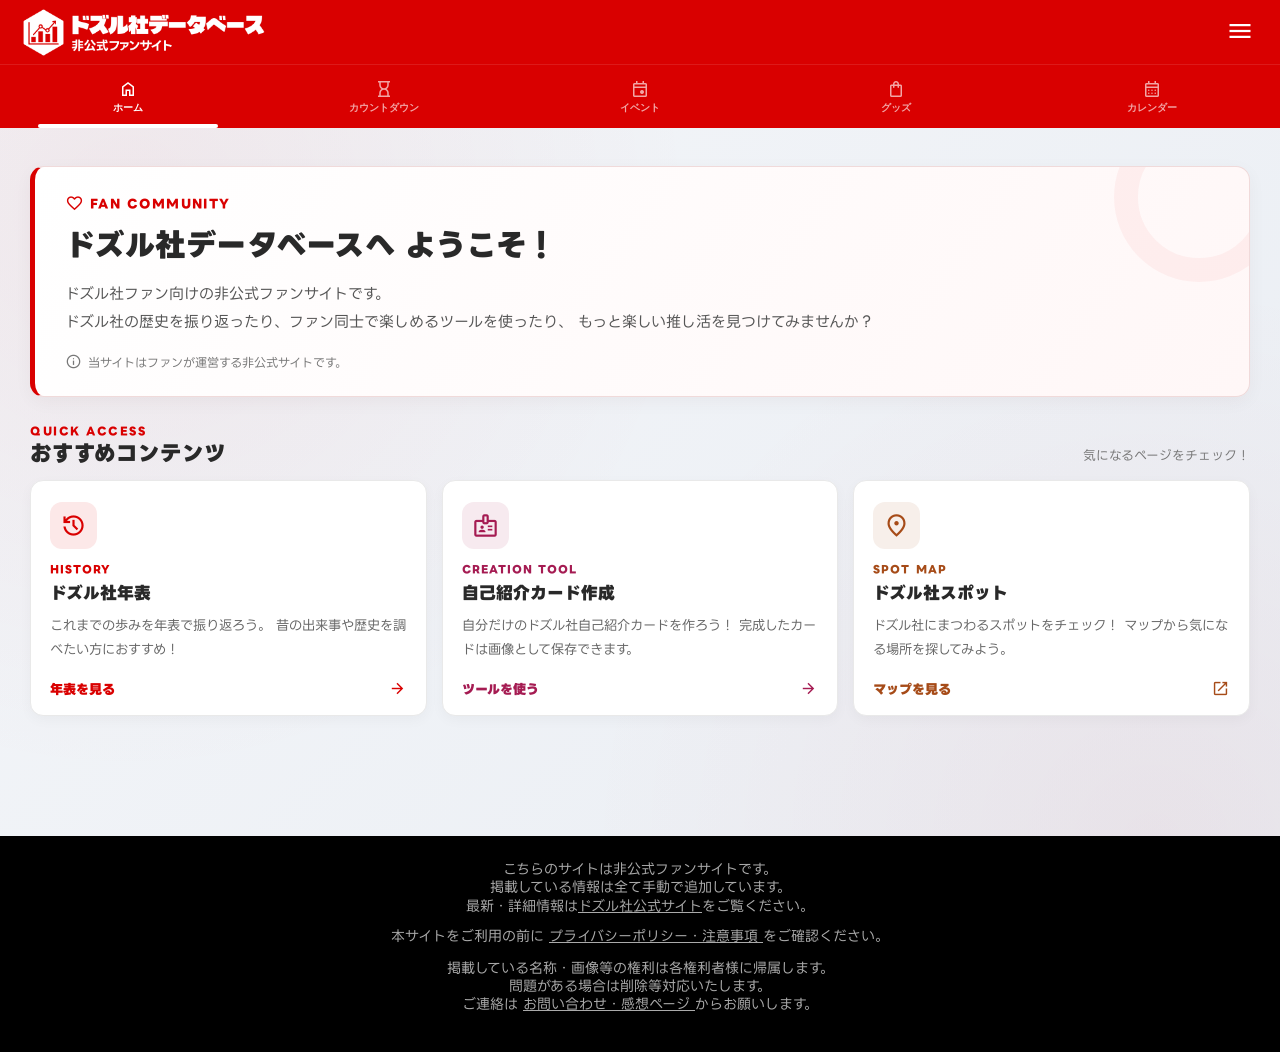
==== index.html @ 6f535edb "update" ====
<!DOCTYPE html>
<html lang="ja">
<head>
<meta charset="UTF-8">
<meta name="viewport" content="width=device-width, initial-scale=1.0">

<title>ドズル社データベース</title>
<meta name="description" content="ドズル社の最新ニュースやイベント・グッズ情報、結成前からの歴史を網羅した非公式ファンサイト。ランダム動画紹介や自己紹介カード作成ツールなど、ファンの推し活をもっと楽しく便利にするコンテンツも満載！">

<meta property="og:type" content="website">
<meta property="og:url" content="https://dzl-database.github.io/">
<meta property="og:title" content="ドズル社データベース">
<meta property="og:description" content="ドズル社の最新ニュースやイベント・グッズ情報、結成前からの歴史を網羅した非公式ファンサイト。ランダム動画紹介や自己紹介カード作成ツールなど、ファンの推し活をもっと楽しく便利にするコンテンツも満載！">
<meta property="og:image" content="https://dzl-database.github.io/site-ogp.png">
<meta property="og:image:alt" content="ドズル社データベース">
<meta property="og:site_name" content="ドズル社データベース">
<meta property="og:locale" content="ja_JP">

<meta name="twitter:card" content="summary_large_image">
<meta name="twitter:title" content="ドズル社データベース">
<meta name="twitter:description" content="ドズル社の最新ニュースやイベント・グッズ情報、結成前からの歴史を網羅した非公式ファンサイト。ランダム動画紹介や自己紹介カード作成ツールなど、ファンの推し活をもっと楽しく便利にするコンテンツも満載！">
<meta name="twitter:image" content="https://dzl-database.github.io/site-ogp.png">

<link rel="stylesheet" href="https://fonts.googleapis.com/css2?family=Material+Symbols+Outlined:opsz,wght,FILL,GRAD@20..48,100..700,0..1,-50..200" />

<link href="https://fonts.googleapis.com/css2?family=M+PLUS+Rounded+1c&display=swap" rel="stylesheet">
<link href="https://fonts.googleapis.com/css2?family=M+PLUS+1:wght@400;500;600;700&display=swap" rel="stylesheet">
<link href="https://fonts.googleapis.com/css2?family=LINE+Seed+JP:wght@400;500;600;700&display=swap" rel="stylesheet">

<link rel="icon" href="favicon.png" type="image/png">

<link rel="stylesheet" href="css/style.css">

</head>

<!-- Google tag (gtag.js) -->
<script async src="https://www.googletagmanager.com/gtag/js?id=G-QZZHTFQG09"></script>
<script>
  window.dataLayer = window.dataLayer || [];
  function gtag(){dataLayer.push(arguments);}
  gtag('js', new Date());

  gtag('config', 'G-QZZHTFQG09');
</script>
  
<body>

<header class="main-header">

  <!-- 上段 -->
  <div class="header-top">
    <div class="site-title" onclick="showSection('home')">
      <img src="title-logo-new.png" alt="サイトタイトル">
    </div>

    <!-- スマホ・パソコン両方ハンバーガー -->
    <button class="hamburger" onclick="openMenuModal()">
      <span id="menuIcon" class="material-symbols-outlined">menu</span>
    </button>
  </div>

</header>

<!-- ===== クイックメニュー ===== -->
<nav class="quick-menu">

  <button onclick="showSection('home')" data-section="home">
    <span class="material-symbols-outlined">home</span>
    <span>ホーム</span>
  </button>

  <button onclick="showSection('countdown')" data-section="countdown">
    <span class="material-symbols-outlined">hourglass</span>
    <span>カウントダウン</span>
  </button>

  <button onclick="showSection('event')" data-section="event">
    <span class="material-symbols-outlined">event</span>
    <span>イベント</span>
  </button>

  <button onclick="showSection('goods')" data-section="goods">
    <span class="material-symbols-outlined">shopping_bag</span>
    <span>グッズ</span>
  </button>

  <button onclick="showSection('calendar')" data-section="calendar">
    <span class="material-symbols-outlined">calendar_month</span>
    <span>カレンダー</span>
  </button>

</nav>

<!-- ===== メニューモーダル ===== -->
<div id="menuModal" class="menu-modal">

  <div class="menu-modal-box">

    <!-- 上部 -->
    <div class="menu-modal-header">

      <h2>メニュー</h2>

      <button class="menu-close" onclick="closeMenuModal()">
        <span class="material-symbols-outlined">close</span>
      </button>

    </div>

    <!-- メニュー -->
    <div class="menu-modal-body">

      <div class="menu-section-title">
        ドズル社データベース
      </div>

      <button onclick="closeMenuModal(); showSection('news')" data-section="news">
        <span class="material-symbols-outlined">article</span>
        <span>ニュース</span>
      </button>

      <button onclick="closeMenuModal(); switchAboutTab('aboutTab')">
        <span class="material-symbols-outlined">menu_book</span>
        <span>ドズル社</span>
      </button>

      <button onclick="closeMenuModal(); window.open('https://dzl-database.github.io/map/', '_blank')">
        <span class="material-symbols-outlined">location_on</span>
        <span>マップ</span>
        <span class="material-symbols-outlined">open_in_new</span>
      </button>

      <div class="menu-section-title">
        ファンコミュニティ
      </div>

      <button onclick="closeMenuModal(); switchToolPage('list')">
        <span class="material-symbols-outlined">apps</span>
        <span>ツール</span>
      </button>

      <button onclick="closeMenuModal(); showSection('free-store')">
        <span class="material-symbols-outlined">folder_open</span>
        <span>素材配布</span>
      </button>

      <div class="menu-section-title">
        サイト情報
      </div>

      <button onclick="closeMenuModal(); showSection('aboutSite')">
        <span class="material-symbols-outlined">info</span>
        <span>このサイトについて</span>
      </button>

      <button onclick="closeMenuModal(); showSection('guide')">
        <span class="material-symbols-outlined">help</span>
        <span>使い方</span>
      </button>

      <button onclick="closeMenuModal(); showSection('policy')">
        <span class="material-symbols-outlined">policy</span>
        <span>ポリシー・注意事項</span>
      </button>

      <button onclick="closeMenuModal(); showSection('contact')">
        <span class="material-symbols-outlined">mail</span>
        <span>お問い合わせ・感想</span>
      </button>

    </div>

  </div>

</div>
 
<div class="layout">

<!-- ===== メインエリア ===== -->
<main id="mainContent">
<div class="main-inner">

<div id="home" class="section active">

  <!-- ウェルカムエリア -->

  <section class="home-welcome">

    <div class="home-welcome-label">
      <span class="material-symbols-outlined">favorite</span>
      FAN COMMUNITY
    </div>

    <h1>
      ドズル社データベースへ<br class="welcome-mobile-break">
      ようこそ！
    </h1>

    <p class="home-welcome-description">
      ドズル社ファン向けの非公式ファンサイトです。<br>
      ドズル社の歴史を振り返ったり、ファン同士で楽しめるツールを使ったり、
      もっと楽しい推し活を見つけてみませんか？
    </p>

    <div class="home-welcome-note">
      <span class="material-symbols-outlined">info</span>
      <span>当サイトはファンが運営する非公式サイトです。</span>
    </div>

  </section>

  <!-- おすすめコンテンツ -->

  <section class="home-shortcuts">

    <div class="home-shortcuts-heading">
      <div>
        <span class="home-section-eyebrow">QUICK ACCESS</span>
        <h2>おすすめコンテンツ</h2>
      </div>
      <p>気になるページをチェック！</p>
    </div>

    <div class="home-shortcut-grid">

      <!-- ドズル社年表 -->
      <a
        href="#history"
        class="home-shortcut-card shortcut-history"
        aria-label="ドズル社年表を開く">

        <div class="shortcut-icon">
          <span class="material-symbols-outlined">history</span>
        </div>

        <div class="shortcut-content">
          <span class="shortcut-category">HISTORY</span>
          <h3>ドズル社年表</h3>
          <p>
            これまでの歩みを年表で振り返ろう。
            昔の出来事や歴史を調べたい方におすすめ！
          </p>
        </div>

        <div class="shortcut-link">
          <span>年表を見る</span>
          <span class="material-symbols-outlined">arrow_forward</span>
        </div>

      </a>

      <!-- 自己紹介カード作成ツール -->
      <a
        href="#tool"
        class="home-shortcut-card shortcut-community"
        aria-label="ドズル社自己紹介カード作成ツールを開く">

        <div class="shortcut-icon">
          <span class="material-symbols-outlined">badge</span>
        </div>

        <div class="shortcut-content">
          <span class="shortcut-category">CREATION TOOL</span>
          <h3>自己紹介カード作成</h3>
          <p>
            自分だけのドズル社自己紹介カードを作ろう！
            完成したカードは画像として保存できます。
          </p>
        </div>

        <div class="shortcut-link">
          <span>ツールを使う</span>
          <span class="material-symbols-outlined">arrow_forward</span>
        </div>

      </a>

      <!-- ドズル社スポット -->
      <a
        href="https://dzl-database.github.io/spot/"
        class="home-shortcut-card shortcut-spot"
        target="_blank"
        rel="noopener noreferrer"
        aria-label="ドズル社スポットを別タブで開く">

        <div class="shortcut-icon">
          <span class="material-symbols-outlined">location_on</span>
        </div>

        <div class="shortcut-content">
          <span class="shortcut-category">SPOT MAP</span>
          <h3>ドズル社スポット</h3>
          <p>
            ドズル社にまつわるスポットをチェック！
            マップから気になる場所を探してみよう。
          </p>
        </div>

        <div class="shortcut-link">
          <span>マップを見る</span>
          <span class="material-symbols-outlined">open_in_new</span>
        </div>

      </a>

    </div>

  </section>

  <!-- 既存のホーム画面コンテンツ -->

  <div id="newsBox"></div>

  <div id="todayBox"></div>

</div>


<div id="countdown" class="section countdown-page">

  <h2>
    カウントダウン
  </h2>

  <div class="countdown-description">
    <span class="material-symbols-outlined">info</span>
    <p>
      注目イベントの開催日や終了日までの残り時間をカウントダウン！
      たまにサイトを訪れて、残り日数をチェックしよう！
    </p>
  </div>

  <h3 class="countdown-section-title">
    注目イベント ピックアップ
  </h3>

  <div id="countdownList" class="countdown-list">

    <div class="countdown-loading">
      <span class="material-symbols-outlined">hourglass_top</span>
      <p>イベント情報を読み込み中...</p>
    </div>

  </div>

  <div id="countdownEmpty" class="countdown-empty" hidden>
    <span class="material-symbols-outlined">event_busy</span>
    <h3>現在、表示中のイベントはありません</h3>
    <p>イベント情報は随時更新されます。</p>
  </div>

  <!-- 開催間近のイベント・グッズ -->

  <section class="countdown-auto-section" id="upcomingAutoSection" hidden>

    <h3 class="countdown-section-title">
      開催間近のイベント・グッズ
    </h3>

    <div class="countdown-auto-grid">

      <div class="countdown-auto-item" id="upcomingEventItem" hidden>
        <h4 class="countdown-auto-heading">
          <span class="material-symbols-outlined">event</span>
          イベント
        </h4>
        <div id="upcomingEventCard"></div>
      </div>

      <div class="countdown-auto-item" id="upcomingGoodsItem" hidden>
        <h4 class="countdown-auto-heading">
          <span class="material-symbols-outlined">shopping_bag</span>
          グッズ
        </h4>
        <div id="upcomingGoodsCard"></div>
      </div>

    </div>

  </section>

  <!-- 終了間近のイベント・グッズ -->

  <section class="countdown-auto-section" id="endingAutoSection" hidden>

    <h3 class="countdown-section-title">
      終了間近のイベント・グッズ
    </h3>

    <div class="countdown-auto-grid">

      <div class="countdown-auto-item" id="endingEventItem" hidden>
        <h4 class="countdown-auto-heading">
          <span class="material-symbols-outlined">event</span>
          イベント
        </h4>
        <div id="endingEventCard"></div>
      </div>

      <div class="countdown-auto-item" id="endingGoodsItem" hidden>
        <h4 class="countdown-auto-heading">
          <span class="material-symbols-outlined">shopping_bag</span>
          グッズ
        </h4>
        <div id="endingGoodsCard"></div>
      </div>

    </div>

  </section>


</div>

<div id="event" class="section">

  <h2>イベント一覧</h2>

  <!-- ジャンプボタン -->
  <div class="jump-buttons">

    <button onclick="scrollToGroup('eventNowTitle')">

      <span class="material-symbols-outlined">
        event_available
      </span>

      開催中

    </button>

    <button onclick="scrollToGroup('eventFutureTitle')">

      <span class="material-symbols-outlined">
        calendar_clock
      </span>

      開催予定

    </button>

    <button onclick="scrollToGroup('eventPastTitle')">

      <span class="material-symbols-outlined">
        event_busy
      </span>

      開催終了

    </button>

  </div>

  <!-- 開催中 -->
  <h3 id="eventNowTitle" class="event-group-title">

    <span class="material-symbols-outlined">
      event_available
    </span>

    開催中

  </h3>

  <div id="eventNowList" class="event-list">
    <div class="no-event-message">
      データを読み込み中...
    </div>
  </div>

  <!-- 開催予定 -->
  <h3 id="eventFutureTitle" class="event-group-title">

    <span class="material-symbols-outlined">
      calendar_clock
    </span>

    開催予定

  </h3>

  <div id="eventFutureList" class="event-list">
    <div class="no-event-message">
      データを読み込み中...
    </div>
  </div>

  <!-- 開催終了 -->
  <h3 id="eventPastTitle" class="event-group-title">

    <span class="material-symbols-outlined">
      event_busy
    </span>

    開催終了

  </h3>

  <div id="eventPastList" class="event-list">
    <div class="no-event-message">
      データを読み込み中...
    </div>
  </div>

</div>

<div id="eventDetail" class="section">

  <div id="eventDetailContent">

    <div class="no-event-message">
      イベント情報を読み込み中...
    </div>

  </div>

</div>

<div id="goods" class="section">

  <h2>グッズ一覧</h2>

  <!-- ジャンプボタン -->
  <div class="jump-buttons">

    <button onclick="scrollToGroup('goodsNowTitle')">

      <span class="material-symbols-outlined">
        event_available
      </span>

      販売中

    </button>

    <button onclick="scrollToGroup('goodsFutureTitle')">

      <span class="material-symbols-outlined">
        calendar_clock
      </span>

      販売予定

    </button>

    <button onclick="scrollToGroup('goodsPastTitle')">

      <span class="material-symbols-outlined">
        event_busy
      </span>

      販売終了

    </button>

  </div>

  <!-- 販売中 -->
  <h3 id="goodsNowTitle" class="event-group-title">

    <span class="material-symbols-outlined">
      event_available
    </span>

    販売中

  </h3>

  <div id="goodsNowList" class="event-list">
    <div class="no-event-message">
      データを読み込み中...
    </div>
  </div>

  <!-- 販売予定 -->
  <h3 id="goodsFutureTitle" class="event-group-title">

    <span class="material-symbols-outlined">
      calendar_clock
    </span>

    販売予定

  </h3>

  <div id="goodsFutureList" class="event-list">
    <div class="no-event-message">
      データを読み込み中...
    </div>
  </div>

  <!-- 販売終了 -->
  <h3 id="goodsPastTitle" class="event-group-title">

    <span class="material-symbols-outlined">
      event_busy
    </span>

    販売終了

  </h3>

  <div id="goodsPastList" class="event-list">
    <div class="no-event-message">
      データを読み込み中...
    </div>
  </div>

</div>

<div id="goodsDetail" class="section">

  <div id="goodsDetailContent">

    <div class="no-event-message">
      グッズ情報を読み込み中...
    </div>

  </div>

</div>

<div id="calendar" class="section">
<h2>情報カレンダー</h2>
<div id="calendarList">

  <div class="no-event-message">
    現在準備中です。
  </div>

</div>
</div>

<div id="news" class="section">
  <h2>ニュースアーカイブ</h2>

  <div id="newsPageList"></div>
</div>
  
<div id="about" class="section">
  <h2>ドズル社情報</h2>

  <!-- タブボタン -->
  <div class="about-tabs">
    <button class="tab-btn tab-about active"
      data-tab="aboutTab"
      onclick="switchAboutTab('aboutTab')">
      About
    </button>

    <button class="tab-btn tab-portal"
      data-tab="portalTab"
      onclick="switchAboutTab('portalTab')">
      Portal
    </button>

    <button class="tab-btn tab-visual"
      data-tab="visualTab"
      onclick="switchAboutTab('visualTab')">
      Visual
    </button>

    <button class="tab-btn tab-channel"
      data-tab="channelTab"
      onclick="switchAboutTab('channelTab')">
      Channel
    </button>

    <button class="tab-btn tab-history"
      data-tab="historyTab"
      onclick="switchAboutTab('historyTab')">
      History
    </button>
  </div>

  <!-- 中身 -->
  <div class="about-content">

    <!-- About -->
    <div id="aboutTab" class="tab-content active">
      <p>Aboutページは作成中です！</p>
    </div>

    <!-- Portal -->
    <div id="portalTab" class="tab-content">
      <p>Portalページは作成中です！</p>
    </div>

    <!-- Visual -->
    <div id="visualTab" class="tab-content">
      <p>Visualページは作成中です！</p>
    </div>

    <!-- Channel -->
    <div id="channelTab" class="tab-content">

      <!-- 注意書き -->
      <div class="channel-note">
        ※YouTube APIを使用し、公開されている数値を自動取得しています。<br>
        ※数値は1日1回更新されます。
      </div>

      <!-- タイトル -->
      <div class="channel-title">
        <span class="material-symbols-outlined">smart_display</span>
        ドズル社チャンネル
      </div>

      <!-- データ -->
      <div class="youtube-stats">

        <div class="stat-item">
          <span class="material-symbols-outlined stat-icon">group</span>
          <div class="stat-text">
            <span class="stat-value" id="subCount">-</span>
            <span class="stat-unit">人</span>
            <div class="stat-label">登録者数</div>
          </div>
        </div>

        <div class="stat-item">
          <span class="material-symbols-outlined stat-icon">movie</span>
          <div class="stat-text">
            <span class="stat-value" id="videoCount">-</span>
            <span class="stat-unit">本</span>
            <div class="stat-label">動画本数</div>
          </div>
        </div>

        <div class="stat-item">
          <span class="material-symbols-outlined stat-icon">bar_chart</span>
          <div class="stat-text">
            <span class="stat-value" id="viewCount">-</span>
            <span class="stat-unit">回</span>
            <div class="stat-label">総再生回数</div>
          </div>
        </div>

      </div>

      <div class="channel-title" style="margin-top:25px;">
        <span class="material-symbols-outlined">smart_display</span>
        メンバー個人チャンネル（5チャンネル合計）
      </div>

      <div class="youtube-stats">

        <div class="stat-item">
          <span class="material-symbols-outlined stat-icon">group</span>
          <div class="stat-text">
            <span class="stat-value" id="memberSub">-</span>
            <span class="stat-unit">人</span>
            <div class="stat-label">合計登録者数</div>
          </div>
        </div>

        <div class="stat-item">
          <span class="material-symbols-outlined stat-icon">movie</span>
          <div class="stat-text">
            <span class="stat-value" id="memberVideo">-</span>
            <span class="stat-unit">本</span>
            <div class="stat-label">合計動画本数</div>
          </div>
        </div>

        <div class="stat-item">
          <span class="material-symbols-outlined stat-icon">bar_chart</span>
          <div class="stat-text">
            <span class="stat-value" id="memberView">-</span>
            <span class="stat-unit">回</span>
            <div class="stat-label">総再生回数</div>
          </div>
        </div>

      </div>

    </div>

    <!-- History -->
    <div id="historyTab" class="tab-content">

      <div class="history-intro">
        本ページはファンによる非公式の年表まとめです。<br>
        ページ内の人物名については、すべて<strong>敬称略</strong>で記載しています。<br>
        情報の正確性には期していますが、誤りがある場合は修正いたします。<br>
        下の年ボタンを押すとその年の年表まで移動できます。
      </div>

      <!-- 年ジャンプ -->
      <div id="historyYearNav" class="history-year-nav"></div>

      <div id="historyTimeline" class="history-timeline">
        <div class="history-loading">
          年表を読み込み中...
        </div>
      </div>

      <!-- 一番上へ -->
      <button id="historyTopBtn"
        class="history-top-btn"
        onclick="scrollHistoryTop()">

        <span class="material-symbols-outlined">
          keyboard_arrow_up
        </span>

      </button>

    </div>

  </div>
</div>

<!-- =========================
    ツールページ
========================== -->
<div id="tool" class="section">

  <!-- =========================
      ツール一覧ページ
  ========================== -->
  <div id="tool-list-page" class="tool-page">

    <h2>ツール一覧</h2>

    <div class="tool-card-list">

      <!-- 自己紹介カード -->
      <button
        class="tool-item-card"
        onclick="switchToolPage('profile-maker')"
      >
        <img
          src="images/profile-maker.jpg"
          alt="ドズル社自己紹介カード"
          class="tool-item-thumbnail"
        >

        <div class="tool-item-info">
          <h3>ドズル社自己紹介カード</h3>
          <p>
            自分だけのドズル社自己紹介カードを作成！
            完成したカードは画像として保存して、Xでシェアできます。
          </p>
        </div>
      </button>

      <!-- アイコンフレーム合成ツール -->
      <button
        class="tool-item-card"
        onclick="switchToolPage('icon-frame')"
      >
        <img
          src="images/icon-frame.jpg"
          alt="アイコンフレーム合成ツール"
          class="tool-item-thumbnail"
        >

        <div class="tool-item-info">
          <h3>アイコンフレーム合成ツール</h3>
          <p>
            好きなフレームと自分のアイコンを組み合わせて、
            オリジナルのアイコン画像を作成できます！
          </p>
        </div>
      </button>

      <!-- 推し活ビンゴ -->
      <button
        class="tool-item-card"
        onclick="switchToolPage('bingo-maker')"
      >
        <img
          src="images/bingo-maker.jpg"
          alt="ドズル社推し活ビンゴ"
          class="tool-item-thumbnail"
        >

        <div class="tool-item-info">
          <h3>ドズル社推し活ビンゴ</h3>
          <p>
            ドズル社の推し活をもっと楽しめるビンゴ作成ツールです。
          </p>
        </div>
      </button>

    </div>

  </div>


  <!-- =========================
      自己紹介カード固有ページ
  ========================== -->
  <div id="profile-maker-page" class="tool-page" style="display:none;">

    <button
      class="tool-back-btn"
      onclick="switchToolPage('list')"
    >
      <span class="material-symbols-outlined">arrow_back</span>
      ツール一覧に戻る
    </button>

    <div class="tool-detail-heading">
      <h2>ドズル社自己紹介カード</h2>
    </div>

    <div class="tool-detail-notice">
      <span class="material-symbols-outlined">info</span>
      <p>
        このツールは非公式なものであり、公式様とは一切関係ございません。<br>
        万が一、不具合がありましたらすぐにお知らせください。
      </p>
    </div>

    <!-- 既存の自己紹介カード作成ツール -->
    <div id="cardToolArea" style="margin-top:20px;"></div>

  </div>


  <!-- =========================
      アイコンフレーム合成ツール
  ========================== -->
  <div id="icon-frame-page" class="tool-page" style="display:none;">

    <button
      class="tool-back-btn"
      onclick="switchToolPage('list')"
    >
      <span class="material-symbols-outlined">arrow_back</span>
      ツール一覧に戻る
    </button>

    <div class="tool-detail-heading">
      <h2>アイコンフレーム合成ツール</h2>
    </div>

    <div class="tool-detail-notice">
      <span class="material-symbols-outlined">info</span>
      <p>
        このツールは非公式なものであり、公式様とは一切関係ございません。<br>
        画像はブラウザ内で処理され、サーバーには送信されません。
      </p>
    </div>

    <div class="icon-frame-description">
      <h3>自分だけのアイコンを作ろう！</h3>
      <p>
        フレーム画像と自分のアイコン画像を組み合わせて、
        オリジナルのアイコンを作成できます。<br>
        下の手順に沿って画像を調整してみてください！
      </p>
    </div>

    <div class="icon-frame-workspace">

      <!-- 左側：プレビュー -->
      <div class="icon-frame-preview-area">

        <h3>
          <span class="material-symbols-outlined">visibility</span>
          完成プレビュー
        </h3>

        <div class="icon-frame-preview-background">
          <canvas
            id="iconFrameCanvas"
            width="1024"
            height="1024"
          ></canvas>
        </div>

        <p class="icon-frame-preview-caption">
          調整した内容がリアルタイムで反映されます。
        </p>

      </div>


      <!-- 右側：調整パネル -->
      <div class="icon-frame-controls">

        <!-- ① フレーム画像 -->
        <div class="icon-frame-control-card">

          <div class="icon-frame-step-heading">
            <span>1</span>
            <h3>フレーム画像をインポート</h3>
          </div>

          <p>
            使用したいフレーム画像を選択してください。
            先に素材配布サイトなどからダウンロードしておく必要があります。
          </p>

          <label class="icon-frame-upload-btn">
            <span class="material-symbols-outlined">add_photo_alternate</span>
            フレーム画像を選択
            <input
              type="file"
              id="iconFrameImageInput"
              accept="image/*"
            >
          </label>

          <span id="iconFrameFileName" class="icon-frame-file-name">
            画像が選択されていません
          </span>

        </div>


        <!-- ② アイコン画像 -->
        <div class="icon-frame-control-card">

          <div class="icon-frame-step-heading">
            <span>2</span>
            <h3>アイコン画像をインポート</h3>
          </div>

          <p>
            合成したい自分のアイコン画像を選択してください。
          </p>

          <label class="icon-frame-upload-btn">
            <span class="material-symbols-outlined">account_circle</span>
            アイコン画像を選択
            <input
              type="file"
              id="iconBaseImageInput"
              accept="image/*"
            >
          </label>

          <span id="iconBaseFileName" class="icon-frame-file-name">
            画像が選択されていません
          </span>

        </div>


        <!-- ③ フレームサイズ -->
        <div class="icon-frame-control-card">

          <div class="icon-frame-step-heading">
            <span>3</span>
            <h3>フレーム画像のサイズ調整</h3>
          </div>

          <p>
            フレーム画像の大きさを調整できます。
            基本的には変更する必要はありません。
          </p>

          <div class="icon-frame-range-row">
            <input
              type="range"
              id="iconFrameSize"
              min="50"
              max="150"
              value="100"
            >
            <span id="iconFrameSizeValue">100%</span>
          </div>

        </div>


        <!-- ④ アイコンサイズ -->
        <div class="icon-frame-control-card">

          <div class="icon-frame-step-heading">
            <span>4</span>
            <h3>アイコン画像のサイズ調整</h3>
          </div>

          <p>
            フレームに収まるように、アイコン画像の大きさを調整してください。
          </p>

          <div class="icon-frame-range-row">
            <input
              type="range"
              id="iconBaseSize"
              min="50"
              max="150"
              value="100"
            >
            <span id="iconBaseSizeValue">100%</span>
          </div>

        </div>


        <!-- ⑤ 角丸 -->
        <div class="icon-frame-control-card">

          <div class="icon-frame-step-heading">
            <span>5</span>
            <h3>アイコン画像の角を丸く調整</h3>
          </div>

          <p>
            アイコン画像の角を丸くできます。
            四角い画像を使用する場合は、フレームから角がはみ出さないように調整してください。
          </p>

          <div class="icon-frame-range-row">
            <input
              type="range"
              id="iconBaseRadius"
              min="0"
              max="50"
              value="50"
            >
            <span id="iconBaseRadiusValue">50%</span>
          </div>

        </div>


        <!-- ⑥ 背景色 -->
        <div class="icon-frame-control-card">

          <div class="icon-frame-step-heading">
            <span>6</span>
            <h3>背景の色を選択</h3>
          </div>

          <p>
            アイコン画像の外側部分の色を選択できます。
            任意の設定ですが、Xではアイコン画像をタップした際に外側部分も表示されるため、お好みの色に変更してみてください。
          </p>

          <div class="icon-frame-color-list">

            <button
              class="icon-frame-color active"
              style="background:#C80000;"
              data-color="#C80000"
              aria-label="赤"
            ></button>

            <button
              class="icon-frame-color"
              style="background:#733C93;"
              data-color="#733C93"
              aria-label="紫"
            ></button>

            <button
              class="icon-frame-color"
              style="background:#FCC700;"
              data-color="#FCC700"
              aria-label="黄色"
            ></button>

            <button
              class="icon-frame-color"
              style="background:#54C3F1;"
              data-color="#54C3F1"
              aria-label="水色"
            ></button>

            <button
              class="icon-frame-color"
              style="background:#EB6D9A;"
              data-color="#EB6D9A"
              aria-label="ピンク"
            ></button>

            <button
              class="icon-frame-color"
              style="background:#FFFFFF;"
              data-color="#FFFFFF"
              aria-label="白"
            ></button>

            <button
              class="icon-frame-color"
              style="background:#000000;"
              data-color="#000000"
              aria-label="黒"
            ></button>

          </div>

        </div>


        <!-- ⑦ ダウンロード -->
        <div class="icon-frame-control-card">

          <div class="icon-frame-step-heading">
            <span>7</span>
            <h3>合成画像をダウンロード</h3>
          </div>

          <p>
            完成した画像をPNG形式で保存できます。
          </p>

          <button
            type="button"
            class="icon-frame-download-btn"
            id="iconFrameDownloadBtn"
          >
            <span class="material-symbols-outlined">download</span>
            合成画像をダウンロード
          </button>

        </div>


        <!-- ⑧ Xに投稿 -->
        <div class="icon-frame-control-card">

          <div class="icon-frame-step-heading">
            <span>8</span>
            <h3>アイコンをXにポスト</h3>
          </div>

          <p>
            完成したアイコンを使って、ツールを紹介してみましょう！
          </p>

          <button
            type="button"
            class="icon-frame-x-btn"
            id="iconFrameXButton"
          >
            <span class="material-symbols-outlined">open_in_new</span>
            Xでポストする
          </button>

        </div>

      </div>

    </div>

  </div>


  <!-- =========================
      推し活ビンゴ固有ページ
  ========================== -->
  <div id="bingo-maker-page" class="tool-page" style="display:none;">

    <button
      class="tool-back-btn"
      onclick="switchToolPage('list')"
    >
      <span class="material-symbols-outlined">arrow_back</span>
      ツール一覧に戻る
    </button>

    <div class="tool-detail-heading">
      <h2>ドズル社推し活ビンゴ</h2>
    </div>

    <div class="tool-coming-soon">
      <span class="material-symbols-outlined">construction</span>
      <h3>現在、作成中です</h3>
      <p>
        ドズル社推し活ビンゴは、現在準備を進めています。<br>
        公開まで、もうしばらくお待ちください！
      </p>
    </div>

  </div>

</div>


<!-- =========================
    素材配布ページ
========================== -->
<div id="free-store" class="section">

  <h2>素材配布</h2>

  <!-- 素材一覧の読み込み先 -->
  <div id="freeStoreContent">

    <div class="store-loading">
      素材を読み込んでいます...
    </div>

  </div>

  <!-- 全素材共通の利用規約 -->
  <div class="store-common-terms">

    <h3>全素材共通の利用規約</h3>

    <h4>■ 配布素材のご利用にあたって</h4>
    <p>
      本ページに掲載されている画像は、当サイトやファンの方が制作した非公式のコンテンツです。
      以下の共通ルール、および各素材に記載された個別ルールをお守りいただける場合に限り、
      個人利用の範囲で無料でご使用いただけます。
    </p>

    <h4>【基本的なOK事項】</h4>
    <ul>
      <li>
        <strong>スマホやパソコンの壁紙、SNSのアイコンやヘッダーなどでの使用</strong><br>
        ※ 個別ルールによって使用できる範囲が限られている場合はその規約が優先されます。
      </li>
      <li>
        <strong>ご自身の端末やアイコン枠に合わせたサイズ調整・トリミング</strong>
      </li>
    </ul>

    <h4>【禁止事項（全素材共通）】</h4>
    <ul>
      <li>
        <strong>自作発言・二次配布・無断転載</strong><br>
        素材を自分が制作したものとして公開する行為や、無断で他者に配布・転載する行為は禁止です。
        加工後の画像についても、SNSや他サイトなどで再配布することは禁止します。
      </li>

      <li>
        <strong>商用利用・グッズ制作</strong><br>
        販売や収益を目的とした利用は禁止です。
        また、個人・法人を問わず、アクリルキーホルダーやステッカーなどのグッズに印刷・制作する行為は、
        有償・無償を問わず禁止します。
      </li>

      <li>
        <strong>表記の削除</strong><br>
        画像内に記載された作成者のIDやサインを消したり、意図的に切り取ったりする行為は禁止です。
      </li>

      <li>
        <strong>悪意ある加工・公序良俗に反する利用</strong><br>
        キャラクターや公式のイメージを損なう加工、誹謗中傷や攻撃的な投稿を行うアカウントでの使用などは禁止です。
      </li>

      <li>
        <strong>AI学習への利用</strong><br>
        画像生成AIなどの学習データとして素材を読み込ませる行為は禁止です。
      </li>
    </ul>

    <h4>【免責事項】</h4>
    <ul>
      <li>当サイトおよび掲載されている配布素材は、ドズル社公式が作成・配布しているものではありません。</li>
      <li>素材をご利用の際は、ドズル社の「<a href="https://www.dozle.jp/support_rule/" target="_blank" rel="noopener noreferrer" style="color: #d90000; font-weight: bold; text-decoration: underline; cursor: pointer;">応援ガイドライン</a>」もあわせてご確認いただき、同ガイドラインに違反する使い方はお控えください。</li>
      <li>素材の使用によって生じたトラブルや損害等について、素材の作成者および当サイトは一切の責任を負いかねます。</li>
    </ul>

  </div>

</div>


<!-- =========================
    素材画像の拡大表示
========================== -->
<div id="storeImageModal" class="store-image-modal">

  <button
    class="store-image-close"
    onclick="closeStoreImage()"
    aria-label="閉じる"
  >
    ×
  </button>

  <img id="storeLargeImage" src="" alt="素材画像">

</div>

<div id="aboutSite" class="section">

<h2>
  このサイトについて
</h2>

<div class="guide-box">
<p>
このサイトは、非公式ファンサイトです。
</p>
<p>
イベントやグッズ情報をピックアップしたり、動画や用語をランダム表示したりすることで、<br>
ドズル社をもっと楽しめることを目的としています。
</p>
<p>
最近ドズル社を知った方にはより深く知ってもらえるように、<br>
長年ドズル社を推している方には楽に便利に推せるように、<br>
という方針でこのサイトを運営しています。
</p>
<p><strong>サイトXアカウント：ドズル社データベース (@dzl_database)</strong></p>
<p><strong>サイト運営者：Yuzz (@yuzz_0926)</strong></p>
</div>

<h2>
  運営方針
</h2>

<div class="policy-card">
  <p>
    当サイトは、ファンの皆様に安心してご利用いただけるよう、
    以下のルールを徹底して運営している
    <strong>非公式ファンサイト</strong>です。
  </p>
  <div class="policy-item">
    <h3>
      <span class="material-symbols-outlined">
        lightbulb
      </span>
      公式ルール・マナーの遵守
    </h3>
    <p>
      <strong>ガイドラインの遵守</strong><br>
      ドズル社が定める応援ガイドラインに従って運営しています。
    </p>
    <p>
      <strong>公式と誤認させない配慮</strong><br>
      公式ロゴ、メンバーの公式イラスト・画像は一切使用していません。
    </p>
    <p>
      <strong>完全非営利</strong><br>
      広告収入（商用利用）、金銭のやり取り、募金などは一切行いません。
    </p>
  </div>
  <div class="policy-item">
    <h3>
      <span class="material-symbols-outlined">
        image
      </span>
      サイト内の画像・動画について
    </h3>
    <p>
      <strong>イベント・グッズ画像</strong><br>
      公式画像を勝手に保存・転載せず、外部の安全な共有システムIframelyを通して表示しています。<br>
      ※公式側のサーバーへ負荷をかけない仕組みです。
    </p>
    <p>
      <strong>動画サムネイル</strong><br>
      画像だけを抜き取るのではなく、YouTube公式の再生プレイヤーをそのまま埋め込んで表示しています。<br>
      動画の視聴・再生数はすべてYouTube公式へ反映されます。
    </p>
  </div>
  <div class="policy-item">
    <h3>
      <span class="material-symbols-outlined">
        link
      </span>
      関連リンク
    </h3>
    <ul class="policy-links">
      <li>
        <a href="https://www.dozle.jp/support_rule/" target="_blank">
          ドズル社 応援ガイドライン
        </a>
      </li>
      <li>
        <a href="https://iframely.com/about/embeds" target="_blank">
          Iframelyの仕組みについて
        </a>
      </li>
    </ul>
  </div>
  <p class="policy-note">
    権利保護およびガイドラインの遵守には細心の注意を払っておりますが、
    万が一サイト内の画像・動画の表示方法などでお気づきの点や
    修正すべき箇所がございましたら、
    <a href="#contact">
      お問い合わせページ
    </a>
    のGoogleフォームよりご連絡いただけますと幸いです。
    内容を確認の上、速やかに対応いたします。
  </p>
</div>
</div>

<div id="guide" class="section">

<h2>
  使い方・主な機能
</h2>

<div class="feature-card">
<h3><span class="material-symbols-outlined">home</span> ホーム画面</h3>

<p><strong>■ ドズル社の最新ニュース</strong></p>
<p>ドズル社が発表したニュースを新聞風にお伝えします。</p>
<p>「詳しく見る」を押すと公式X、または公式HPなどが見られます。</p>

<p><strong>■ ランダムドズル社データ</strong></p>
<p>おすすめの動画・用語・キャラ・シリーズをランダムで1件表示します。</p>
<p>ページを訪れるたびに変わります。</p>

</div>

<div class="feature-card">
<h3><span class="material-symbols-outlined">event</span> イベント一覧ページ</h3>

<p>イベントの情報をピックアップして一覧表示します。</p>
<p>
各イベントカードをクリックすると、詳細ページに飛ぶことができます。
</p>

</div>

<div class="feature-card">
<h3><span class="material-symbols-outlined">event</span> イベント詳細ページ</h3>

<p><strong>■ イベント詳細</strong></p>
<p>各イベントのさらに細かい情報を分かりやすく掲載します。</p>
<p>公式サイトリンクや、X・LINEで共有ボタン、公式Xまとめがあります。</p>

<p><strong>■ 関連イベント・グッズ</strong></p>
<p>表示しているイベントと、同じタグが付いたイベントやグッズが表示されます。</p>
<p>※開催終了・販売終了しているものも含まれますのでご注意ください。</p>

</div>

<div class="feature-card">
<h3><span class="material-symbols-outlined">shopping_bag</span> グッズ一覧ページ</h3>

<p>グッズの情報をピックアップして一覧表示します。</p>
<p>
各イベントカードをクリックすると、詳細ページに飛ぶことができます。
</p>

</div>

<div class="feature-card">
<h3><span class="material-symbols-outlined">shopping_bag</span> グッズ詳細ページ</h3>

<p><strong>■ グッズ詳細</strong></p>
<p>各グッズのさらに細かい情報を分かりやすく掲載します。</p>
<p>公式サイトリンクや、X・LINEで共有ボタン、公式Xまとめがあります。</p>

<p><strong>■ 関連イベント・グッズ</strong></p>
<p>表示しているグッズと、同じタグが付いたイベントやグッズが表示されます。</p>
<p>※開催終了・販売終了しているものも含まれますのでご注意ください。</p>

</div>

<div class="feature-card">
<h3><span class="material-symbols-outlined">feed</span> ニュースページ</h3>
<p><strong>■ ニュースアーカイブ</strong></p>
<p>ホーム画面に表示されているニュースのアーカイブが一覧表示されます。</p>
<p>ホーム画面で表示終了したニュースはグレーアウトされています。</p>
</div>

<div class="feature-card">
<h3><span class="material-symbols-outlined">menu_book</span> ドズル社ページ</h3>
  
<p><strong>■ About</strong></p>
<p>このページは現在作成中です。</p>

<p><strong>■ Member</strong></p>
<p>このページは現在作成中です。</p>

<p><strong>■ Portal</strong></p>
<p>このページは現在作成中です。</p>

<p><strong>■ Channel</strong></p>
<p>ドズル社チャンネルとメンバー個人チャンネルの登録者数・動画本数・総再生回数が表示されます。</p>
<p>メンバー個人チャンネルの数値は5チャンネルの合計を表示しています。</p>
<p>YouTube APIを使用し、公開されている数値を自動取得しています。数値は1日1回更新されます。</p>

<p><strong>■ History</strong></p>
<p>ドズル社が結成される前の、2014年のチャンネル開設から現在までの年表を表示します。</p>
<p>特定のメンバーに関係するイベントは、カードの左側にそのメンバーのカラーを入れています。</p>
<p>また、タイトル下のリンクからは関連する動画や公式サイトのページなどを見ることができます。</p>
  
</div>

<div class="feature-card">
<h3><span class="material-symbols-outlined">location_on</span> マップ</h3>
<p><strong>■ ドズル社スポット</strong></p>
<p>「ドズル社スポット」という、マップサイトに飛ぶことができます。</p>
<p>マップの使い方は、ドズル社スポット内の「使い方ガイド」をご覧ください。</p>
</div>

<div class="feature-card">
<h3><span class="material-symbols-outlined">groups</span> ファンコミュニティ</h3>
<p><strong>■ ファンコミュニティ</strong></p>
<p>ドズル社ファンの皆さんに楽しんでもらえるツールを公開しています。</p>
<p>
現在は、自分だけの自己紹介カードが作れる「ドズル社自己紹介カード作成ツール」だけですが、<br>
今後様々なツールの追加を予定しています。
</p>
</div>

<div class="feature-card">
<h3><span class="material-symbols-outlined">mail</span> お問い合わせ・感想</h3>
<p>情報修正依頼、不具合報告、機能追加リクエスト、ご感想については</p>
<p>こちらのページにあるフォームまでお願いします。</p>
</div>

</div>

<div id="policy" class="section">

<h2>プライバシーポリシー</h2>

<div class="guide-box">
<p><strong>【アクセス解析ツールについて】</strong></p>
<p>
当サイトでは、Googleによるアクセス解析ツール「Googleアナリティクス」を利用しています。<br>
このGoogleアナリティクスはトラフィックデータの収集のためにクッキー（Cookie）を使用しております。<br>
トラフィックデータは匿名で収集されており、個人を特定するものではありません。
</p>
<p>
この機能はクッキーを無効にすることで収集を拒否することが出来ますので、お使いのブラウザの設定をご確認ください。<br>
この規約に関しての詳細はGoogleアナリティクスサービス利用規約のページやGoogleポリシーと規約ページをご覧ください。
</p>
</div>

<h2>注意事項</h2>

<div class="guide-box">
<p><strong>【サイトについて】</strong></p>
<p>
<strong>こちらのサイトは非公式ファンサイトです。</strong><br>
イベント・グッズ情報などは手動で追加しています。
</p>
<p>
掲載情報には可能な限り正確を期していますが、<br>
<strong>内容の正確性・完全性を保証するものではありません。</strong>
</p>
<p>
<strong>イベント日程や内容は変更・中止になる場合があります。</strong><br>
最新・詳細情報は
<a href="https://www.dozle.jp/" target="_blank">
ドズル社公式サイト
</a>をご覧ください。
</p>
<p>
掲載している名称・画像等の権利は各権利者様に帰属します。<br>
問題がある場合は削除等対応いたします。<br>
お問い合わせ・感想・不具合などは「お問い合わせ・感想ページ」からお願いします。
</p>

<hr>

<p><strong>【AIの使用について】</strong></p>
<p>
本サイトは<strong>コード作成においてAIのサポート</strong>を受けています。<br>
<strong>ドズル社様のコンテンツをAIに学習させる行為は行っていません。</strong><br>
コード作成以外にAIは使用していません。
</p>
</div>

</div>
  
<div id="contact" class="section">

  <h2>お問い合わせ・感想</h2>

  <div class="contact-card">

    <div class="contact-header">

      <span class="material-symbols-outlined">
        forum
      </span>

      <div>

        <h3>皆さまの声をお聞かせください</h3>

        <p>
          このサイトをより便利で楽しいものにするため、
          ご意見・ご感想を募集しています。
        </p>

      </div>

    </div>

    <div class="contact-item">

      <span class="material-symbols-outlined">
        bug_report
      </span>

      <div>

        <strong>不具合・情報修正</strong>

        <p>
          表示がおかしい箇所や掲載情報の誤りなどを見つけた場合は、
          お知らせいただけると大変助かります。
        </p>

      </div>

    </div>

    <div class="contact-item">

      <span class="material-symbols-outlined">
        lightbulb
      </span>

      <div>

        <strong>機能追加・改善アイデア</strong>

        <p>
          「こんな機能があったら便利！」
          「ここをもっと使いやすくしてほしい！」など、
          アイデアも大歓迎です。
        </p>

      </div>

    </div>

    <div class="contact-item">

      <span class="material-symbols-outlined">
        favorite
      </span>

      <div>

        <strong>ご感想・応援メッセージ</strong>

        <p>
          「便利だった！」「使っているよ！」など、
          一言だけでも励みになります。
          いただいたご感想を励みに、より良いサイトを目指して更新を続けています。
        </p>

      </div>

    </div>

  </div>

  <div class="contact-submit">

    <span class="material-symbols-outlined">
      mail
    </span>

    <h3>Googleフォームから送信</h3>

    <p>
      下のボタンからフォームを開き、お気軽にお送りください。
    </p>

    <a
      href="https://forms.gle/4RCYFsY6cpVtjk8X6"
      target="_blank"
      class="contact-btn">

      <span class="material-symbols-outlined">
        send
      </span>

      フォームを開く

    </a>

  </div>

</div>

</div>
  
<footer class="main-footer">
こちらのサイトは非公式ファンサイトです。<br>
掲載している情報は全て手動で追加しています。<br>
最新・詳細情報は<a href="https://www.dozle.jp/" style="color: inherit; text-decoration: underline;">ドズル社公式サイト</a>をご覧ください。
<p style="margin-top:12px;">
  本サイトをご利用の前に
  <a href="#policy" style="color: inherit; text-decoration: underline;">
    プライバシーポリシー・注意事項
  </a>
  をご確認ください。
</p>
<p>
掲載している名称・画像等の権利は各権利者様に帰属します。<br>
問題がある場合は削除等対応いたします。<br>
ご連絡は
<a href="#contact" style="color: inherit; text-decoration: underline;">
  お問い合わせ・感想ページ
</a>
からお願いします。
</p>
</footer>

<script async src="https://iframely.net/embed.js"></script>
<script async src="https://platform.x.com/widgets.js"></script>

<script src="js/script.js"></script>
<script src="js/event.js"></script>
<script src="js/goods.js"></script>
<script src="js/countdown.js"></script>
<script src="js/free-store.js"></script>

</main>
</div>


<div id="calendarModal" class="calendar-modal">
  <div class="calendar-modal-content">

    <div class="calendar-modal-header">
      <span class="material-symbols-outlined">
        event_available
      </span>
      Googleカレンダーに追加する
    </div>

    <div class="calendar-target">
      <div class="calendar-label">追加するタイトル:</div>
      <div id="calendarTitle" class="calendar-title-box"></div>
    </div>

    <div class="calendar-option-label">
      期間の追加方法の選択:
    </div>

    <label>
      <input type="radio" name="calType" value="start" checked>
      開始日に追加
      <span id="startDateText"></span>
    </label>

    <label>
      <input type="radio" name="calType" value="end">
      終了日に追加
      <span id="endDateText"></span>
    </label>

    <label>
      <input type="radio" name="calType" value="period">
      開催期間で追加
      <span id="periodText"></span>
    </label>

    <div class="modal-actions">
      <button onclick="closeCalendarModal()">キャンセル</button>
      <button onclick="addToGoogleCalendar()">追加する</button>
    </div>

  </div>
</div>

<div
  id="iframelyInfoModal"
  class="simple-modal">
  <div class="simple-modal-box">
    <button
      class="simple-close"
      onclick="closeIframelyInfoModal()">
      <span class="material-symbols-outlined">
        close
      </span>
    </button>
    <div class="simple-modal-icon">
      <span class="material-symbols-outlined">
        image
      </span>
    </div>
    <h3>この画像について</h3>
    <p>
      この画像は
      <strong>Iframely</strong>
      という外部の安全な共有システムを利用して表示しています。
    </p>
    <p>
      画像を保存・転載しているものではなく、
      公式サイトの情報を共有する仕組みを利用しています。
    </p>
    <p>
      詳しい運営方針や画像の取り扱いについては、
      下のページをご覧ください。
    </p>
    <button
      class="policy-open-btn"
      onclick="
        closeIframelyInfoModal();
        showSection('aboutSite');
        window.scrollTo(0,0);
      ">
      <span class="material-symbols-outlined">
        policy
      </span>
      運営方針を開く
    </button>
  </div>
</div>

<button
  id="pageTopBtn"
  class="page-top-btn"
  onclick="scrollToTop()">

  <span class="material-symbols-outlined">
    keyboard_arrow_up
  </span>

</button>

</body>
</html>
---- css/style.css ----
*, *::before, *::after{
  box-sizing:border-box;
}

html, body{
  overflow-x:hidden;
}

body{
  margin:0;

  background:
    radial-gradient(circle at 10% 20%, rgba(181,0,18,0.06), transparent 40%),
    radial-gradient(circle at 90% 80%, rgba(181,0,18,0.05), transparent 40%),
    linear-gradient(135deg, #f4f6f9 0%, #e9edf3 100%);

  font-family: 'LINE Seed JP', sans-serif;
}
  
.logo{
display:flex;
align-items:center;
gap:10px;
font-weight:bold;
font-size:18px;
}

.site-icon{
width:28px;
height:28px;
object-fit:contain;
}
/* ===== ヘッダー全体 ===== */
.main-header{
position:fixed;
top:0;
width:100%;
background:#d90000;
color:white;
z-index:1000;
height:64px;   /* ← 追加 */
}

/* ===== クイックメニュー ===== */
.quick-menu{
  position:fixed;
  top:64px;
  left:0;
  width:100%;
  height:64px;

  background:#d90000;

  display:flex;
  justify-content:space-around;
  align-items:center;

  z-index:999;

  border-top:1px solid rgba(255,255,255,0.1);
}

.quick-menu button{
  flex:1;
  height:100%;

  background:none;
  border:none;

  color:rgba(255,255,255,0.65);

  display:flex;
  flex-direction:column;
  align-items:center;
  justify-content:center;

  gap:2px;

  cursor:pointer;

  position:relative;

  transition:0.2s;
}

.quick-menu button .material-symbols-outlined{
  font-size:20px;
}

.quick-menu button span:last-child{
  font-size:10px;
  font-weight:600;
  white-space: nowrap;
}

.quick-menu button.active-tab{
  color:white;
}

.quick-menu button.active-tab::after{
  content:"";
  position:absolute;
  bottom:0;
  left:15%;
  width:70%;
  height:4px;
  background:white;
  border-radius:999px;
}

/* 上段 */
.header-top{
  height:64px;     /* ← 追加 */
  display:flex;
  align-items:center;
  justify-content:space-between;
  padding:0 20px;  /* ← 縦padding削除 */
}

.logo{
font-weight:bold;
font-size:18px;
}

.header-icons button{
background:none;
border:none;
color:white;
cursor:pointer;
margin-left:15px;
}

.header-icons .material-symbols-outlined{
font-size:24px;
}
  
header .title{
font-size:18px;
font-weight:bold;
}

main{
padding:20px;
}

.section{ display:none; }
.active{ display:block; }

.card{
background:white;
padding:20px;
margin-bottom:20px;
border-left:6px solid #ff3b3b;
box-shadow:0 2px 8px rgba(0,0,0,0.05);
}

.event-img,.goods-img{
width:140px;
margin:10px 0;
border-radius:6px;
}

.main-btn{
  margin-top:15px;
  padding:12px 22px;
  border:none;
  border-radius:10px;
  font-weight:bold;
  cursor:pointer;
  background:#b50012;
  color:white;
  transition:0.3s;
}

@media(max-width:768px){
  .main-btn{
    margin-top:4px;
    margin-bottom:4px;
    padding:10px 18px;
  }
}

.main-btn:hover{
  transform:translateY(-2px);
  box-shadow:0 5px 15px rgba(0,0,0,0.2);
}

.main-btn.joined{
  background:#0a8f2a;
}

.main-btn .material-symbols-outlined{
  font-size:18px;
}

.event-button-area{
  display:flex;
  gap:12px;
  flex-wrap:wrap;
  align-items:center;
  margin-top:18px;
}

footer{
background:#111;
color:#ccc;
padding:20px;
font-size:13px;
text-align:center;
margin-top:40px;
}

.feature-card{
background:white;
padding:20px;
margin-bottom:15px;
border-left:6px solid #111;
box-shadow:0 2px 8px rgba(0,0,0,0.05);
}

.feature-card h3{
margin-top:0;
color:#d90000;
}

/* 表示切り替え */
.desktop-only{ display:flex; }
.mobile-only{ display:none; }

/* ハンバーガー */
.hamburger{
background:none;
border:none;
color:white;
cursor:pointer;
}
  
.hamburger{
  background:none;
  border:none;
  outline:none;
  box-shadow:none;
  -webkit-tap-highlight-color: transparent;
}

.hamburger:focus,
.hamburger:active,
.hamburger:focus-visible{
  outline:none;
  box-shadow:none;
}

button{
  -webkit-tap-highlight-color: transparent;
}
  
.hamburger .material-symbols-outlined{
font-size:28px;
}

/* スマホ時 */
@media (max-width:768px){

.desktop-only{
display:none;
}

.mobile-only{
display:block;
}

}

.planned-card{
background:white;
padding:16px 18px;
margin-bottom:14px;
border-radius:12px;
box-shadow:0 4px 10px rgba(0,0,0,0.06);
transition:0.2s;
}

.planned-card:hover{
transform:translateY(-2px);
box-shadow:0 6px 18px rgba(0,0,0,0.1);
}

.planned-header{
display:flex;
justify-content:space-between;
align-items:center;
}

.planned-title{
font-weight:bold;
font-size:16px;
}

.planned-badge{
font-size:12px;
padding:4px 10px;
border-radius:999px;
color:white;
}

/* ステータス別色 */
.planned-card[data-status="アイデア"] .planned-badge{
background:#555;
}

.planned-card[data-status="検討中"] .planned-badge{
background:#777;
}

.planned-card[data-status="実装予定"] .planned-badge{
background:#b50012;
}

.planned-card[data-status="実装済"] .planned-badge{
background:#008800;
}

.planned-note{
margin-top:8px;
font-size:13px;
color:#555;
}

.planned-filter{
display:flex;
flex-wrap:wrap;
gap:8px;
margin-bottom:20px;
}

.random-heading{
  white-space:nowrap;
  font-size: clamp(16px, 4.5vw, 22px);
}
  
@media (max-width: 768px){

.random-card{
flex-direction:column;
}

.random-thumb-box{
flex:unset;
}

}

.latest-event-wrapper{
background:white;
padding:20px;
margin-bottom:20px;
border-left:6px solid #ff3b3b;
box-shadow:0 2px 8px rgba(0,0,0,0.05);
}

.event-meta{
  display:flex;
  align-items:center;
  gap:6px;
  margin:4px 0;
}
 
.event-card:hover{
  transform: translateY(-4px);
  box-shadow:
    0 12px 32px rgba(0,0,0,0.18),
    0 4px 10px rgba(0,0,0,0.12);
}

.goods-series-card{
  display:flex;
  gap:40px;
  align-items:center;

  background:white;
  padding:40px;
  border-radius:18px;

  box-shadow:0 10px 30px rgba(0,0,0,0.08);
  margin-bottom:50px;
}

.goods-series-image img{
  width:420px;
  border-radius:14px;
}

.goods-series-content{
  flex:1;
}

.goods-series-title{
  font-size:26px;
  font-weight:800;
  margin-bottom:15px;
}

.goods-series-description{
  margin-bottom:15px;
}

.goods-series-status{
  font-weight:700;
  margin-bottom:20px;
}

.goods-series-status.active{
  color:#0a8f2a;
}

.goods-series-status.ended{
  color:#666;
}

.goods-buttons{
  display:flex;
  gap:15px;
  flex-wrap:wrap;
}

.goods-btn{
  display:inline-block;
  background:#0b1026;
  color:white;
  padding:14px 28px;
  border-radius:12px;
  text-decoration:none;
  font-weight:bold;
  transition:0.3s;
}

.goods-btn:hover{
  transform:translateY(-3px);
  box-shadow:0 6px 18px rgba(0,0,0,0.2);
}

.goods-btn.sub{
  background:#555;
}

@media (max-width:768px){

  .goods-series-card{
    flex-direction:column;
    padding:25px;
    gap:20px;
  }

  .goods-series-image img{
    width:100%;
  }

  .goods-series-title{
    font-size:20px;
  }

}

.event-card-new{
  display:flex;
  gap:20px;
  background:white;
  padding:20px;
  border-radius:16px;
  box-shadow:0 6px 18px rgba(0,0,0,0.08);
  margin-bottom:20px;
}
  
.event-img-box{
  flex:0 0 220px;
}
  
.event-img-new{
  width:100%;
  border-radius:14px;
}
  
.event-info{
  flex:1;
}

.event-links{
  margin:10px 0;
}

.event-link-btn{
  display:inline-block;
  padding:8px 14px;
  background:black;
  color:white;
  border-radius:8px;
  text-decoration:none;
  margin-right:8px;
}

.event-link-btn.gray{
  background:#555;
}

@media(max-width:768px){

  .event-links{
    display:flex;
    gap:8px;
  }

  .event-link-btn{
    flex:none;               /* ← これ重要 */
    padding:8px 12px;        /* 少しだけ小さめ */
    text-align:center;
    white-space:nowrap;      /* 折り返さない */
  }

}
  
.event-actions{
  display:flex;
  align-items:center;
  gap:12px;
  margin-top:10px;
}

.event-status{
  padding:8px 12px;      /* ← お気に入りと同じ余白 */
  border-radius:8px;
  border:1px solid #ccc;
  font-size:14px;
  height:38px;           /* ← 高さを固定 */
  box-sizing:border-box;
}

@media(max-width:768px){
  
  .event-card-new{
    flex-direction:column;
  }
  
  .event-img-box{
    flex:none;
  }
  
}

.mylist-filter{
  margin:15px 0;
}

.latest-flex{
  display:flex;
  gap:24px;
  align-items:center;
  flex-wrap:wrap;
}

.latest-thumb{
  width:260px;
  border-radius:16px;
}

.latest-meta{
  flex:1;
}

.latest-title{
  margin-top:0;
  margin-bottom:12px;
}

.latest-note{
  margin-top:14px;
  font-size:13px;
  color:#777;
}

.latest-wrapper{
  background:white;
  border-left:6px solid #e60023;
  padding:24px;
  border-radius:16px;
  box-shadow:0 8px 20px rgba(0,0,0,0.08);
}

  
#latestEvent .latest-wrapper{
  border-left:6px solid #ff8800;
}

.goods-meta{
  display:flex;
  align-items:center;
  gap:6px;
  margin:6px 0;
  font-size:14px;
}

.goods-series-status{
  display:inline-block;
  margin-top:10px;
  padding:6px 12px;
  border-radius:8px;
  font-weight:bold;
}

.mylist-card-new{
  border-left:5px solid #000;   /* アクセント黒 */
  background:#fff;             /* 白背景 */
  color:#000;
  padding:20px;
  margin-bottom:25px;
  border-radius:10px;
  box-shadow:0 4px 12px rgba(0,0,0,0.08);
}

.mylist-flex{
  display:flex;
  gap:20px;
  align-items:flex-start;
}

.mylist-thumb{
  width:160px;
  border-radius:8px;
}

.mylist-meta{
  flex:1;
}

.mylist-title{
  margin-bottom:10px;
  color:#000;
  font-weight:bold;
}

.meta-row{
  display:flex;
  align-items:center;
  gap:6px;
  margin-bottom:6px;
  color:#444;
}

.meta-icon{
  font-size:18px;
  color:#000;  /* アイコン黒 */
}

.latest-note{
  color:#666;
  font-size:14px;
  margin-top:6px;
}

.mylist-fav{
  margin-top:10px;
  color:#ff4d6d;
  font-weight:bold;
}

.mylist-status{
  margin-top:6px;
  font-weight:bold;
  color:#000;
}

.filter-wrapper{
  display:flex;
  gap:12px;
  margin-bottom:20px;
  flex-wrap:nowrap;
}
  
.fav-btn{
  padding:8px 12px;
  border-radius:8px;
  border:1px solid #ccc;
  background:white;
  cursor:pointer;
}

.fav-btn.active{
  background:#ff4d6d;
  color:white;
  border:none;
}

/* ===== スマホ対応 ===== */
@media screen and (max-width: 768px){

  .filter-wrapper{
    overflow-x:auto;       /* 横スクロール可能 */
    gap:8px;
    padding-bottom:5px;
  }

  .filter-wrapper::-webkit-scrollbar{
    height:6px;
  }

  .filter-wrapper::-webkit-scrollbar-thumb{
    background:#ccc;
    border-radius:10px;
  }

  .filter-btn{
    flex:0 0 auto;   /* 幅固定して折り返さない */
    font-size:14px;
    padding:6px 14px;
  }

}

@media screen and (max-width: 768px){

  .mylist-flex{
    flex-direction:column;   /* 縦並び */
    align-items:center;
  }

  .mylist-thumb{
    width:100%;
    max-width:300px;
  }

  .mylist-meta{
    width:100%;
  }

  .mylist-title{
    margin-top:15px;
    text-align:left;
  }
  
  .mylist-card-new{
    padding:15px;
  }
  
}

/* ===== レイアウト ===== */
.layout{
  display:flex;
}

/* メイン余白 */
#mainContent{
  margin-right:0;
  width:100%;
  padding:0px;
  margin-top:128px;
  transition:margin 0.3s ease;
}

.main-footer{
  margin-top:60px;
  padding:24px 16px;
  background:black;
  color:#aaa;
  text-align:center;
  font-size:14px;
  line-height: 1.3;
}

.main-inner{
  padding:30px;
}

@media(max-width:768px){
  .main-inner{
    padding:24px 12px 12px 12px;
  }
}

.site-title img{
  height:55px;
  cursor:pointer;
}

@media(max-width:768px){
  .site-title img{
    height:50px;
  }
}

.site-title{
  display:flex;
  align-items:center;
}

.section-title-img{
  width:100%;
  margin:16px 0;
  text-align:left;   /* 左寄せ */
}

.section-title-img img{
  width:100%;
  max-width:360px;   /* ← サイズ調整（ここを変えれば大きさ変わる） */
  height:auto;
  display:block;
  margin:0;          /* autoを消す */
}

/* ===== ニュース全体 ===== */
.news-section-title{
  display:flex;
  align-items:center;
  gap:8px;
  font-size:18px;
  font-weight:700;
  margin-bottom:16px;
}

/* ===== カード ===== */
.news-card{
  background:#fff;
  border-left:4px solid #d60000;
  padding:16px;
  margin-bottom:12px;
  border-radius:10px;
  box-shadow:0 2px 6px rgba(0,0,0,0.05);
}

.news-card:last-child{
  margin-bottom:0;
}
  
/* 上部ヘッダー */
.news-header{
  display:flex;
  align-items:center;
  gap:10px;
  font-size:14px;
  margin-bottom:10px;
}

.news-icon{
  font-size:18px;
  color:#d60000;
}

.news-date{
  color:#666;
}

/* NEWバッジ */
.news-badge{
  background:#d60000;
  color:#fff;
  font-size:11px;
  padding:2px 6px;
  border-radius:4px;
  font-weight:bold;
}

/* タイトル */
.news-title{
  font-size:16px;
  margin: 11px 0 8px 0;
  font-weight:700 !important;
  letter-spacing:0.5px;
  line-height: 1.3;
}

/* 本文 */
.news-content{
  font-size:14px;
  color:#444;
  margin-bottom:8px;
  line-height:1.6;
}

/* リンク */
.news-link{
  display:inline-flex;
  align-items:center;
  gap:4px;
  font-size:14px;
  color:#000;
  text-decoration:none;
  font-weight:500;
}

.news-link:hover{
  text-decoration:underline;
}

.link-icon{
  font-size:18px;
}

/* ===== ランダム セクションタイトル ===== */
.random-section-title{
  display:flex;
  align-items:center;
  gap:8px;
  font-size:18px;
  font-weight:700;
  margin:24px 0 16px 0;
}

/* ===== ランダムカード横並び ===== */
.random-card{
  display:flex;
  gap:16px;
  align-items:flex-start;
  background:#fff;
  border-left:4px solid #000;
  padding:16px;
  margin-bottom:24px;
  border-radius:8px;
  box-shadow:0 2px 6px rgba(0,0,0,0.08);
}

/* 画像ボックス */
.random-thumb-box{
  flex-shrink:0;
  width:260px;              /* ← PCサイズ */
  aspect-ratio:16/9;
  overflow:hidden;
  border-radius:6px;
}

/* 画像 */
.random-thumb{
  width:100%;
  height:100%;
  object-fit:cover;
  display:block;
}

/* テキスト */
.random-content{
  flex:1;
  display:flex;
  flex-direction:column;
  margin-bottom:4px;
}
  
/* ===== 画像がないときは縦表示 ===== */
.random-card.no-image{
  display:flex;
}

/* ===== スマホ ===== */
@media(max-width:768px){

  .random-card{
    flex-direction:column;
  }

  .random-thumb-box{
    width:100%;
  }

}

/* リンク */
.random-link{
  display:inline-flex;
  align-items:center;
  gap:4px;
  font-size:14px;
  color:#000;
  text-decoration:none;
  font-weight:500;
  margin-top:8px;
}

.random-link:hover{
  text-decoration:underline;
}

.mylist-type-tabs{
  display:flex;
  gap:8px;
  margin-bottom:16px;
}

.mylist-type-tabs button{
  flex:1;
  padding:10px;
  border:2px solid #000;
  background:#fff;
  font-weight:600;
  cursor:pointer;
  border-radius:6px;
}

.mylist-type-tabs button.active-type{
  background:#000;
  color:#fff;
}

.filter-row{
  display:flex;
  gap:6px;
  margin-bottom:20px;
  flex-wrap:wrap;
}
  
.sale-now { color:#00a000; font-weight:bold; }
.sale-before { color:#0066cc; }
.sale-end { color:#666; }
  
.mylist-card{
  border-left:5px solid #000;   /* アクセント黒 */
  background:#fff;             /* 白背景 */
  color:#000;
  padding:20px;
  margin-bottom:25px;
  border-radius:10px;
  box-shadow:0 4px 12px rgba(0,0,0,0.08);
  display:flex;
  gap:20px;
}

.mylist-img{
  width:160px;
  border-radius:8px;
}

.mylist-info{
  flex:1;
}

@media(max-width:768px){
  .mylist-card{
    flex-direction:column;
    padding:15px
  }

  .mylist-img{
    width:100%;
    max-width:300px;
  }
}

/* マイステータスエリア */
.my-status-box{
  margin-top:14px;
  padding:12px;
  background:#f4f4f4;
  border-radius:8px;
  display:flex;
  gap:10px;
  flex-wrap:wrap;
}

/* バッジ共通 */
.my-badge{
  padding:6px 12px;
  border-radius:20px;
  font-size:13px;
  font-weight:600;
}

/* お気に入り */
.fav-badge{
  background:#ff4d6d;
  color:#fff;
}

/* ステータス */
.status-badge{
  background:#222;
  color:#fff;
}

/* ===== フィルター 最終版 ===== */

.filter-btn{
  padding:8px 18px;
  border:1px solid #000;
  border-radius:20px;
  background:#fff;
  color:#000;
  cursor:pointer;
  white-space:nowrap;
  transition:all 0.2s ease;
}

.filter-btn:hover{
  background:#000;
  color:#fff;
  opacity:0.8;
}

.filter-btn.active{
  background:#000;
  color:#fff;
  font-weight:bold;
}
  
.filter-row .filter-btn{
  padding:6px 12px;
  font-size:13px;
}

/* ホバー（強め指定） */
.filter-row .filter-btn:hover{
  background:#000;
  color:#fff;
  opacity:0.8;
}

/* アクティブ */
.filter-row .filter-btn.active{
  background:#000;
  color:#fff;
  font-weight:bold;
}

.news-scroll-box{
  max-height: 290px;          /* さっきより少し低め */
  overflow-y: auto;

  background:#eeeeee;         /* ← ここを変更 */
  border:1px solid #ddd;
  border-radius:12px;
  padding:12px;
  box-shadow: 0 2px 8px rgba(0,0,0,0.05);
}

/* スクロールバー少し整える（任意） */
.news-scroll-box::-webkit-scrollbar{
  width:6px;
}

.news-scroll-box::-webkit-scrollbar-thumb{
  background:#ccc;
  border-radius:3px;
}

.calendar-modal{
  display:flex;
  position:fixed;
  inset:0;
  background:rgba(0,0,0,0.5);
  justify-content:center;
  align-items:center;
  z-index:9999;

  opacity:0;
  pointer-events:none;
  transition:opacity 0.25s ease;
}

.calendar-modal.active{
  opacity:1;
  pointer-events:auto;
}

.calendar-modal-content{
  background:#fff;
  padding:20px;
  border-radius:12px;
  width:90%;
  max-width:340px;

  transform:translateY(20px);
  opacity:0;
  transition:0.25s ease;
}

.calendar-modal.active .calendar-modal-content{
  transform:translateY(0);
  opacity:1;
}

.calendar-modal-content h3{
  margin-bottom:15px;
}

.calendar-btn{
  display:inline-flex;
  align-items:center;
  gap:6px;
  padding:8px 14px;
  border-radius:8px;
  border:none;
  cursor:pointer;
  font-size:14px;
  font-weight:600;
  background:#4285F4;   /* Google blue */
  color:#fff;
  transition:0.2s ease;
}

.calendar-btn:hover{
  background:#3367D6;
  transform:translateY(-1px);
}

.calendar-btn:active{
  transform:translateY(0);
}

.calendar-btn .material-symbols-outlined{
  font-size:18px;
}

.modal-actions{
  margin-top:20px;
  display:flex;
  gap:10px;
  justify-content:flex-end;
}

.modal-actions button{
  padding:8px 14px;
  border-radius:8px;
  border:none;
  cursor:pointer;
  font-weight:600;
  transition:0.2s ease;
}

.modal-actions button:first-child{
  background:#eee;
}

.modal-actions button:first-child:hover{
  background:#ddd;
}

.modal-actions button:last-child{
  background:#4285F4;
  color:#fff;
}

.modal-actions button:last-child:hover{
  background:#3367D6;
}

/* ===== PCレイアウト ===== */
.event-actions{
  display:flex;
  align-items:center;
  gap:12px;
  flex-wrap:wrap;
}

.event-actions-top{
  display:flex;
  align-items:center;
  gap:10px;
}
  
@media(max-width:768px){

  .event-actions{
    display:flex;
    flex-direction:column;
    gap:10px;
    align-items:flex-start; /* 左寄せ */
  }

  /* 上段：お気に入り＋プルダウン */
  .event-actions-top{
    display:flex;
    gap:10px;
    align-items:center;
  }

  /* カレンダーボタンは下段 */
  .calendar-btn{
    align-self:flex-start;
  }

}

.calendar-modal-header{
  display:flex;
  align-items:center;
  gap:6px;
  font-weight:bold;
  font-size:16px;
  margin-bottom:15px;
}

.calendar-target{
  margin-bottom:15px;
}

.calendar-label{
  font-size:13px;
  color:#666;
  margin-bottom:4px;
}

.calendar-title-box{
  background:#f1f3f4;
  padding:10px;
  border-radius:8px;
  font-weight:600;
  font-size:14px;
  word-break:break-word;
}

.calendar-option-label{
  margin:10px 0 8px;
  font-size:13px;
  color:#666;
}

.calendar-modal-content label{
  display:block;
  margin-bottom:8px;
  cursor:pointer;
  font-size:14px;
}

.calendar-modal-content label span{
  color:#555;
  font-size:13px;
  margin-left:4px;
}

.random-reload-btn{
  margin-top:auto;
  align-self:flex-end;

  background:transparent;
  border:none;

  font-size:13px;
  color:#666;

  display:flex;
  align-items:center;
  gap:4px;

  cursor:pointer;
  transition:0.2s;
}

.random-reload-btn:hover{
  color:#000;
}

.random-reload-btn .material-symbols-outlined{
  font-size:18px;
}

.random-reload-btn:active{
  transform:scale(0.96);
}

.random-title{
  font-size:16px;
  font-weight:700 !important;
  margin:0 0 8px 0;
  line-height:1.3;
}

/* キャラメタ（演者など） */
.random-meta{
  font-size:14px;
  color:#333;
  margin:0;
  line-height:1.5;
}

.random-description{
  font-size:14px;
  color:#333;
  margin:0;
  line-height:1.6;
}

.random-video{

  width:100%;
  aspect-ratio:16 / 9;

  border:none;
  border-radius:12px;

  display:block;

}

.like-btn{
  display:inline-flex;
  align-items:center;
  gap:4px;
  border:1px solid #000;
  background:#fff;
  color:#000;
  padding:4px 8px;
  border-radius:6px;
  cursor:pointer;
  font-size:13px;
}

.like-btn {
  transition: transform 0.15s ease;
}

.like-btn:active {
  transform: scale(0.9);
}

/* 押した時のポップ */
.like-btn.liked {
  animation: likePop 0.3s ease;
}

@keyframes likePop {
  0%   { transform: scale(1); }
  50%  { transform: scale(1.3); }
  100% { transform: scale(1); }
}
  
.like-btn .material-symbols-outlined{
font-size:18px;
}

/* ===== パソコン版いいねボタン ===== */
@media (min-width: 768px){

  .like-btn{
    position: absolute;
    top: 18px;
    right: 18px;
    z-index: 10;
  }

}

/* ===== スマホ版いいねボタン ===== */
@media (max-width: 767px){

  /* ===== ランダム（左下） ===== */
  .random-card .like-btn{
    position: absolute;
    bottom: 12px;
    left: 12px;
    top: auto;
    right: auto;
  }

  /* ===== ニュース（右上） ===== */
  .news-card .like-btn{
    position: absolute;
    top: 12px;
    right: 12px;
    bottom: auto;
    left: auto;
  }

}
  
.event-card-new,
.news-card,
.random-card {
  position: relative;
}

.news-card.expired {
  opacity: 0.5;
  filter: grayscale(70%);
  border-left:4px solid #d90000;
}

/* ===== 見出し ===== */
#guide h2 {
  font-size: 22px;
  margin-top: 40px;
  margin-bottom: 15px;
  padding-left: 12px;
  border-left: 5px solid #d90000;
  position: relative;

  padding-top: 6px;    /* 上の余白 */
  padding-bottom: 8px; /* 下の余白 */
}
  
#policy h2 {
  font-size: 22px;
  margin-top: 40px;
  margin-bottom: 15px;
  padding-left: 12px;
  border-left: 5px solid #d90000;
  position: relative;

  padding-top: 6px;    /* 上の余白 */
  padding-bottom: 8px; /* 下の余白 */
}

#aboutSite h2 {
  font-size: 22px;
  margin-top: 40px;
  margin-bottom: 15px;
  padding-left: 12px;
  border-left: 5px solid #d90000;
  position: relative;

  padding-top: 6px;    /* 上の余白 */
  padding-bottom: 8px; /* 下の余白 */
}
  
/* ===== 説明ボックス ===== */
.guide-box {
  background: #ffffff;
  border-radius: 12px;
  padding: 20px 24px;
  box-shadow: 0 4px 12px rgba(0,0,0,0.05);
  border: 1px solid #eee;
}

.guide-box p {
  line-height: 1.6;
}

/* ===== カード共通 ===== */
.feature-card {
  background: #ffffff;
  border-radius: 14px;
  padding: 20px 24px;
  margin-top: 20px;
  box-shadow: 0 6px 16px rgba(0,0,0,0.06);
  border: 1px solid #eee;
  transition: transform 0.2s, box-shadow 0.2s;
}

/* ===== カードタイトル ===== */
.feature-card h3 {
  margin-bottom: 12px;
  font-size: 18px;
  display: flex;
  align-items: center;
  gap: 6px;
}

/* ===== 強調テキスト ===== */
.feature-card p strong {
  color: #d90000;
}

/* ===== 区切り線 ===== */
#guide hr {
  border: none;
  height: 1px;
  background: #d90000;
}

/* ===== リンク ===== */
#guide a {
  color: #1976d2;
  text-decoration: none;
  font-weight: 500;
}

#guide a:hover {
  text-decoration: underline;
}

#guide h2 span,
.feature-card h3 span {
  vertical-align: middle;
  margin-right: 6px;
  color: #d90000;
}

.feature-card p {
  line-height: 1.45;
  margin: 6px 0;
}

/* コンテンツ */
.tab-content {
  display: none;
  animation: fadeIn 0.3s ease;
}

.tab-content.active {
  display: block;
}

/* アニメーション */
@keyframes fadeIn {
  from { opacity: 0; transform: translateY(5px); }
  to { opacity: 1; transform: translateY(0); }
}

/* YouTubeボックスも少し強化 */
.youtube-box {
  background: #ffffff;
  padding: 20px;
  border-radius: 12px;
  line-height: 1.6;
  box-shadow: 0 2px 8px rgba(0,0,0,0.05);
}

/* 全体 */
.youtube-stats {
  display: flex;
  flex-direction: column;
  gap: 15px;
}

/* 各項目 */
.stat-item {
  display: flex;
  align-items: center;
  gap: 15px;
  background: #ffffff;
  padding: 16px 18px;
  border-radius: 12px;
  transition: 0.2s;
}

/* ホバーでちょっと浮く */
.stat-item:hover {
  transform: translateY(-2px);
  box-shadow: 0 4px 12px rgba(0,0,0,0.08);
}

/* アイコン */
.stat-icon {
  font-size: 32px;
  color: #555;
}

/* 数字部分 */
.stat-value {
  font-size: 24px;
  font-weight: 700;
  margin-right: 4px;
}

/* 単位 */
.stat-unit {
  font-size: 14px;
  color: #666;
}

/* ラベル */
.stat-label {
  font-size: 12px;
  color: #888;
  margin-top: 6px;
}

/* タブ全体 */
.about-tabs {
  display: flex;
  gap: 10px;
  margin-bottom: 20px;

  /* ↓ これ追加（超重要） */
  overflow-x: auto;
  white-space: nowrap;
  -webkit-overflow-scrolling: touch;
}

.about-tabs {
  overflow-x: auto;
  flex-wrap: nowrap;
  -webkit-overflow-scrolling: touch;

  /* ↓スクロールバー見やすく */
  scrollbar-width: thin;
}

/* Chrome系 */
.about-tabs::-webkit-scrollbar {
  height: 6px;
}

.about-tabs::-webkit-scrollbar-track {
  background: #eee;
  border-radius: 10px;
}

.about-tabs::-webkit-scrollbar-thumb {
  background: #ccc;
  border-radius: 10px;
}
  
/* 基本ボタン */
.tab-btn {
  padding: 10px 20px;
  border: 2px solid transparent;
  background: #fff;
  cursor: pointer;

  font-weight: 600;
  font-size: 16px;
  font-family: "LINE Seed JP", sans-serif;

  transition: all 0.2s ease;

  border-radius: 6px;
  clip-path: polygon(10% 0, 100% 0, 90% 100%, 0% 100%);

  flex: 0 0 auto;
  white-space: nowrap;
}

/* ホバー */
.tab-btn:hover {
  opacity: 0.8;
}

/* アクティブ */
.tab-btn.active {
  opacity: 1;
}

/* ===== 色設定 ===== */

/* About（赤） */
.tab-about {
  border-color: #C80000;
  color: #C80000;
}
.tab-about.active {
  background: #C80000;
  color: #fff;
}

/* Portal（紫） */
.tab-portal {
  border-color: #733C93;
  color: #733C93;
}
.tab-portal.active {
  background: #733C93;
  color: #fff;
}

/* Visual（黄） */
.tab-visual {
  border-color: #FCC700;
  color: #CC9F00;
}
.tab-visual.active {
  background: #FCC700;
  color: #fff;
}

/* Channel（水色） */
.tab-channel {
  border-color: #54C3F1;
  color: #2A9FCC;
}
.tab-channel.active {
  background: #54C3F1;
  color: #fff;
}

/* History（ピンク） */
.tab-history {
  border-color: #EB6D9A;
  color: #D94C7F;
}
.tab-history.active {
  background: #EB6D9A;
  color: #fff;
}
  
/* 注意書き */
.channel-note {
  font-size: 12px;
  color: #888;
  margin-bottom: 8px;
  line-height: 1.4;
}

/* タイトル */
.channel-title {
  display: flex;
  align-items: center;
  gap: 8px;
  font-size: 22px;
  font-weight: 800;
  margin: 25px 0 20px 0;
  border-left: 4px solid #ff0000;
  padding-left: 10px;
}

/* タイトルアイコン */
.channel-title .material-symbols-outlined {
  font-size: 22px;
  color: #000000;
}

.goods-extra {
  display: flex;
  gap: 8px;
  margin-bottom: 6px;
  flex-wrap: wrap;
}

.goods-badge {
  font-size: 12px;
  padding: 3px 8px;
  border-radius: 6px;
  font-weight: 600;
}

/* 販売形式 */
.goods-badge.type {
  background: #333;
  color: #fff;
}

/* 発送予定 */
.goods-badge.shipping {
  background: #f1f1f1;
  color: #555;
}

.no-event-message {
  text-align: left;      /* ← 左寄せ */
  padding: 12px;
  color: #333;           /* ← 黒寄りに */
  font-size: 16px;       /* ← 少し大きく */
  font-weight: 600;      /* ← ちょい強調（おすすめ） */
}

.card-tool {
  max-width: 600px;
}

.bg-select {
  display: flex;
  gap: 8px;
  overflow-x: auto;
  margin-bottom: 15px;
}

.bg-thumb {
  width: 80px;
  border-radius: 8px;
  cursor: pointer;
}

.form-group {
  margin-bottom: 15px;
}

.form-group input,
.form-group textarea,
.form-group select {
  width: 100%;
  padding: 8px;
  font-size: 14px;
}

.form-group small {
  display: block;
  font-size: 11px;
  color: #666;
}

.card-btn{
  display:block;
  width:100%;
  max-width:400px;
  margin:8px auto;
  padding:12px;
  font-size:16px;
  font-weight:bold;
  border:none;
  border-radius:10px;
  cursor:pointer;
  background:#000;
  color:#fff;
}

.card-btn:hover{
  opacity:0.8;
}

.x-btn{
  background:#1DA1F2;
}

.card-note{
  font-size:12px;
  color:#555;
  text-align:center;
  margin-top:2px;
  margin-bottom:15px;
}

/* PC用 */
@media (min-width: 900px){

  .card-tool-wrap{
    display:flex;
    gap:30px;
    align-items:flex-start;
  }

  .card-left{
    width:45%;
  }

  .card-right{
    width:55%;
  }

  #cardCanvas{
    width:100%;
  }
}

/* デフォルト（PC） */
#cardCanvas{
  width:100%;
  max-width:600px;
}

/* スマホだけフル幅 */
@media (max-width: 768px){

  #cardCanvas{
    width:100%;
    max-width:none;
  }

  .card-right{
    width:100%;
  }

}

.form-group input,
.form-group textarea,
.form-group select{
  width:100%;
  padding:10px 12px;
  margin-top:5px;
  border-radius:10px;
  border:1px solid #ccc;
  font-size:14px;
  background:#fff;
  transition:0.2s;
}

/* フォーカス時 */
.form-group input:focus,
.form-group textarea:focus,
.form-group select:focus{
  outline:none;
  border:1px solid #000;
  box-shadow:0 0 0 2px rgba(0,0,0,0.1);
}

.form-group textarea{
  min-height:50px;
  resize:vertical;
}

.form-group{
  margin-bottom:18px;
}

.form-group label{
  font-weight:bold;
  display:block;
}

.form-group small{
  display:block;
  font-size:12px;
  color:#666;
  margin-top:2px;
}

.card-left h3,
.card-right h3{
  font-size:18px;
  margin-bottom:10px;
  border-left:5px solid #000;
  padding-left:10px;
}

.fan-banner{
  background: #d90000;
  color: #fff;

  padding: 10px 16px;
  margin: 15px 0;
  border-radius: 999px;

  font-size: 14px;
  font-weight: bold;
  text-align: center;

  cursor: pointer;
  transition: 0.2s;

  box-shadow: 0 2px 8px rgba(0,0,0,0.15);
}

.fan-banner:hover{
  background: #ff1a1a;
  transform: translateY(-2px);
}

/* ===== メニューモーダル ===== */

.menu-modal{
  position:fixed;
  inset:0;

  background:rgba(0,0,0,0.45);

  display:flex;
  justify-content:center;
  align-items:flex-start;

  padding:80px 16px 20px;

  z-index:9999;

  opacity:0;
  pointer-events:none;

  transition:0.25s;
}

.menu-modal.active{
  opacity:1;
  pointer-events:auto;
}

/* 本体 */
.menu-modal-box{
  width:100%;
  max-width:380px;

  background:white;

  border-radius:18px;

  overflow:hidden;

  transform:translateY(-10px);
  transition:0.25s;
}

.menu-modal.active .menu-modal-box{
  transform:translateY(0);
}

/* 上部 */
.menu-modal-header{
  display:flex;
  justify-content:space-between;
  align-items:center;

  padding:18px 20px;

  border-bottom:1px solid #eee;
}

.menu-modal-header h2{
  margin:0;
  font-size:18px;
}

/* 閉じる */
.menu-close{
  background:none;
  border:none;
  cursor:pointer;
  color:#555;
}

.menu-close .material-symbols-outlined{
  font-size:24px;
}

/* メニュー */
.menu-modal-body{
  padding:12px;
}

/* セクションタイトル */
.menu-section-title{
  font-size:11px;
  font-weight:700;
  color:#999;

  padding:8px 10px 6px;

  letter-spacing:0.08em;
  text-transform:uppercase;
}

/* ボタン */
.menu-modal-body button{
  width:100%;

  display:flex;
  align-items:center;
  gap:10px;

  padding:11px 12px;

  border:none;
  background:white;

  font-size:14px;

  cursor:pointer;

  border-radius:10px;

  transition:0.2s;
}

.menu-modal-body button:hover{
  background:#f5f5f5;
}

.menu-modal-body .material-symbols-outlined{
  font-size:20px;
  color:#444;
}

/* =========================
   ドズル社年表
========================= */

.history-intro{
  margin-bottom:18px;
  color:#666;
  font-size: 13px;
  line-height: 1.4;
}

/* 全体 */

.history-timeline{
  position:relative;
  padding-left:38px;
}

/* パソコンだけ余白 */

@media(min-width:1000px){

  .history-timeline{
    max-width:900px;
    margin:0 auto;
  }

}

/* 左の縦線 */

.history-timeline::before{
  content:"";

  position:absolute;
  left:12px;
  top:0;
  bottom:0;

  width:4px;
  border-radius:999px;

  background:#ddd;
}

/* 1件 */

.history-item{
  position:relative;

  margin-bottom:22px;

  opacity:0;
  transform:translateY(24px);

  transition:
    opacity 0.7s ease,
    transform 0.7s ease;
}

/* 表示時 */

.history-item.show{
  opacity:1;
  transform:translateY(0);
}

/* 丸 */

.history-dot{
  position:absolute;

  left:-32px;
  top:18px;

  width:18px;
  height:18px;

  border-radius:50%;
  background:white;

  border:4px solid #999;

  z-index:2;
}

/* カード */

.history-card{
  background:white;

  border-radius:16px;

  padding:16px 18px;

  border-left:6px solid #222;

  box-shadow:0 4px 12px rgba(0,0,0,0.08);
}

/* 日付 */

.history-date{
  font-size:13px;
  font-weight:700;

  color:#777;
}

/* タイトル行 */

.history-title-row{
  display:flex;
  align-items:center;
  gap:10px;
  margin: 7px 0 9px 0;
  line-height: 1.25;
}

/* タイトル */

.history-title{
  font-size:24px;
  font-weight:800;

  color:#222;

  flex:1;
  min-width:0;
}
 

/* 初バッジ */

.history-first{
  background:#d90000;
  color:white;

  font-size:14px;
  font-weight:700;

  padding:5px 8px;

  border-radius:4px;

  line-height:1;
}

/* リンク */

.history-link{
  margin-top:4px;
}

.history-link a:hover{
  text-decoration:underline;
}

/* スマホ */

@media(max-width:700px){

  .history-timeline{
    padding-left:30px;
  }

  .history-dot{
    left:-26px;

    width:15px;
    height:15px;
  }

  .history-title{
    font-size:18px;
  }

  .history-card{
    padding:14px;
  }

}

.history-link a{
  display:inline-flex;
  align-items:center;
  gap:4px;

  font-size:11px;
  color:#666;

  text-decoration:none;
  word-break:break-all;

  line-height: 1.4;
}

.history-link-icon{
  font-size:15px;
}

/* =========================
   カテゴリバッジ
========================= */

.history-category{
  display:inline-flex;
  align-items:center;
  gap:5px;

  background:#f3f3f3;
  color:#555;

  font-size:11px;
  font-weight:700;

  padding:5px 10px;

  border-radius:999px;
}

.history-category-icon{
  font-size:14px;
}

/* 日付＋カテゴリ */

.history-meta-row{
  display:flex;
  align-items:center;
  gap:10px;

  margin-bottom:4px;

  flex-wrap:wrap;
}

/* =========================
   年ジャンプ
========================= */

.history-year-nav{
  display:flex;
  flex-wrap:wrap;
  gap:8px;

  margin-bottom:24px;
}

.history-year-btn{
  border:none;

  background:#f3f3f3;
  color:#444;

  font-size:13px;
  font-weight:700;

  padding:8px 14px;

  border-radius:999px;

  cursor:pointer;

  transition:0.2s;
}

.history-year-btn:hover{
  background:#d90000;
  color:white;
}

/* =========================
   年見出し
========================= */

.history-year-heading{
  position:relative;

  margin:
    42px 0 18px;

  padding-left:10px;

  font-size:32px;
  font-weight:900;

  color:#222;
}

/* =========================
   一番上へボタン
========================= */

.history-top-btn{
  position:fixed;

  right:22px;
  bottom:24px;

  width:52px;
  height:52px;

  border:none;
  border-radius:50%;

  background:#d90000;
  color:white;

  display:flex;
  align-items:center;
  justify-content:center;

  cursor:pointer;

  box-shadow:
    0 4px 14px rgba(0,0,0,0.18);

  z-index:999;

  opacity:0;
  visibility:hidden;

  transform:translateY(12px);

  transition:
    opacity 0.25s,
    transform 0.25s,
    visibility 0.25s;
}

/* 表示 */

.history-top-btn.show{
  opacity:1;
  visibility:visible;

  transform:translateY(0);
}

/* hover */

.history-top-btn:hover{
  background:#b80000;
}

/* アイコン */

.history-top-btn .material-symbols-outlined{
  font-size:30px;
}

/* スマホ */

@media(max-width:700px){

  .history-top-btn{
    right:14px;
    bottom:18px;

    width:46px;
    height:46px;
  }

}


/* ===========================
   新イベントページ
=========================== */

.event-list{
  display:flex;
  flex-direction:column;
  gap:16px;
}

.event-group-title{

  display:flex;

  align-items:center;

  gap:8px;

  margin:30px 0 18px;

}

.event-group-title .material-symbols-outlined{

  font-size:24px;

  color:#ff9800;

}

.event-card{
  background:#fff;
  border-radius:16px;
  padding:18px 20px;
  box-shadow:0 4px 12px rgba(0,0,0,.08);
  cursor:pointer;
  transition:.2s;
  border:1px solid #eee;
}

@media(max-width:768px){
  .event-card{
    padding:16px 16px;
  }
}

.event-card:hover{
  transform:translateY(-3px);
  box-shadow:0 10px 28px rgba(0,0,0,.12);
}

.event-tags{
  display:flex;
  gap:8px;
  flex-wrap:wrap;
  margin-bottom:10px;
}

.event-tag{
  background:#f1f3f5;
  color:#555;
  border-radius:999px;
  padding:4px 10px;
  font-size:13px;
}

@media(max-width:768px){
  .event-tag{
    font-size:12px;
  }
}

.event-title{
  margin:0 0 12px;
  font-size:22px;
  font-weight:700;
  color:#222;
  line-height: 1.4;
}

@media(max-width:768px){
  .event-title{
    font-size:17px;
  }
}

.event-meta-row{
  display:flex;
  align-items:center;
  gap:8px;
  margin:8px 0;
  color:#444;
  line-height: 1.35;
}

@media(max-width:768px){
  .event-meta-row p{
    font-size:14px;
  }
}

.event-meta-row .material-symbols-outlined{
  font-size:20px;
  color:#b50012;
}

.event-detail-link{
  margin-top:16px;
  color:#b50012;
  font-weight:bold;
}

.back-btn{

display:flex;
align-items:center;
gap:6px;

background:none;
border:none;

font-size:16px;
font-weight:bold;

cursor:pointer;

margin-bottom:20px;

color:#444;

}

.back-btn:hover{

color:#ff9800;

}

.event-detail-card{

background:#fff;

border-radius:18px;

padding:28px;

box-shadow:0 4px 18px rgba(0,0,0,.08);

}

.event-detail-header{

  margin-bottom:25px;

}

.event-detail-top{

  display:flex;

  justify-content:space-between;

  align-items:flex-start;

  gap:16px;

  margin-bottom:0px;

}

.event-detail-title{

margin:6px 0 8px;

font-size:26px;

line-height:1.4;

}

.event-updated{

color:#888;

font-size:14px;

}

.event-like-area{

  flex-shrink:0;

  display:flex;

  justify-content:flex-end;

  align-items:flex-start;

}

@media (min-width:768px){

  .event-like-area .like-btn{

    position:static;

  }

}

.event-iframely{

  margin:20px auto;
  max-width:800px;

}

@media (min-width:768px){

  .event-iframely{

    max-width:720px;

  }

}

.event-detail-section{

margin-top:18px;
padding-top:18px;

border-top:1px solid #eee;

}

.event-detail-section p{

margin:0;
line-height:1.7;

}

@media(max-width:768px){
  .event-detail-section p{
    font-size:15px;
    line-height: 1.4;
  }
}

.event-detail-section h3{

  display:flex;

  align-items:center;

  gap:8px;

  margin-bottom:8px;
  margin-top:0px;

  font-size:18px;

}

@media(max-width:768px){
  .event-detail-section h3{
    font-size:16px;
  }
}

.event-detail-section .material-symbols-outlined{
  font-size:22px;
}

@media(max-width:768px){
  .event-detail-section .material-symbols-outlined{
    font-size:20px;
  }
}

.detail-link-buttons{

display:flex;

flex-wrap:wrap;

gap:8px;
margin-top:8px;

}

@media(max-width:768px){

.event-detail-card{

padding:20px;

}

.event-detail-title{

font-size:18px;

}

}

.related-title{

  margin:40px 0 15px;

  font-size:22px;

}

.related-list{

  display:flex;

  flex-direction:column;

  gap:14px;

}

.related-card{

  background:#fff;

  border-radius:14px;

  padding:18px;

  box-shadow:0 2px 8px rgba(0,0,0,.08);

  cursor:pointer;

  transition:.2s;

}

.related-card:hover{

  transform:translateY(-2px);

}

.related-card-title{
  font-size:18px;
  font-weight:bold;
  margin:13px 0;
  line-height: 1.35;
}

.related-card-date{
  display:flex;
  align-items:center;
  gap:8px;
  color:#666;
  line-height: 1.35;
  margin-top: 6px;
}

.related-more{

  margin-top:12px;

  color:#0084ff;

  font-weight:bold;

}

.event-x-grid{

  display:grid;
  gap:18px;
  margin-top:0px;

}

@media(max-width:768px){
  .event-x-grid{
    gap:0px;
  }
}

@media(min-width:1100px){
  .event-x-grid{
    grid-template-columns:repeat(3,1fr);
  }
}

.event-x-area{

  margin-top:8px;

}

.event-x-summary{

  display:inline-flex;

  align-items:center;

  gap:6px;

  margin-top:12px;

  padding:8px 15px;

  border-radius:999px;

  border:1px solid #e5e5e5;

  background:#fafafa;

  cursor:pointer;

  transition:.2s;

}

.event-x-summary::-webkit-details-marker{

  display:none;

}

.event-x-summary:hover{

  background:#fff8ef;

  border-color:#ff9800;

  color:#ff9800;

}

.event-x-summary::-webkit-details-marker{

  display:none;

}

.event-x-toggle-icon{

  font-size:18px;

}

.event-x-toggle-text{

  font-size:13px;

  font-weight:600;

  line-height:1;

}

.event-x-title{

  display:flex;
  align-items:center;
  gap:10px;

  font-size:18px;
  font-weight:bold;

}

@media(max-width:768px){
  .event-x-title{
    font-size:16px;
  }
}

.event-x-open{

  margin-top:8px;

  color:#222;
  font-size:14px;

}

.event-x{

  display:flex;
  justify-content:center;

}

.share-buttons{

  display:flex;
  flex-direction:column;

  align-items:flex-start;

  gap:12px;

  margin-top:14px;

}

.share-btn{

  display:flex;
  align-items:center;
  justify-content:flex-start;

  gap:12px;

  width:260px;   /* 好みで250～280pxくらい */
  height:50px;

  padding:14px 18px;

  border-radius:14px;

  border:1px solid #e5e5e5;

  background:#fff;

  color:#333;

  font-size:15px;
  font-weight:700;

  cursor:pointer;

  transition:.2s;

}

@media(max-width:768px){
  .share-btn{
    padding:8px 18px;
    font-size:14px;
    height:45px;
  }
}

.share-btn:hover{

  transform:translateY(-2px);

  box-shadow:0 8px 18px rgba(0,0,0,.08);

}

.share-logo-x{

  width:22px;
  height:22px;

  object-fit:contain;

  flex-shrink:0;

}

.share-logo-line{

  width:26px;
  height:26px;

  object-fit:contain;

  flex-shrink:0;

}

.share-btn-x{

  border-color:#ddd;

}

.share-btn-x:hover{

  border-color:#000;

}

.share-btn-line{

  border-color:#d8f2df;

}

.share-btn-line:hover{

  border-color:#06C755;

}

.share-btn-calendar{

  border-color:#ffe0b2;

  background:#fff8ef;

  color:#ff9800;

}

.share-btn-calendar:hover{

  border-color:#ff9800;

  background:#fff3df;

}

.share-btn-calendar .material-symbols-outlined{

  color:#ff9800;
  font-size:26px;

}

.share-btn img,
.share-btn .material-symbols-outlined{

  width:26px;
  min-width:26px;

  text-align:center;

}

.event-link-list{

  display:flex;
  flex-wrap:wrap;

  gap:14px;

  margin-top:14px;

}

.event-link-card{

  display:flex;
  align-items:center;

  gap:14px;

  flex:1 1 300px;

  min-height:78px;

  padding:16px 18px;

  border-radius:16px;

  text-decoration:none;

  color:#333;

  background:linear-gradient(
    135deg,
    #ffffff,
    #fafafa
  );

  border:1px solid #ececec;

  transition:.25s;

  box-sizing:border-box;

}

.event-link-card:hover{

  transform:translateY(-3px);

  border-color:#ffb74d;

  box-shadow:
    0 12px 28px
    rgba(255,152,0,.15);

}

.event-link-icon{

  display:flex;
  align-items:center;
  justify-content:center;

  width:48px;
  height:48px;

  border-radius:14px;

  background:#fff4e6;

  color:#ff9800;

  flex-shrink:0;

}

.event-link-icon
.material-symbols-outlined{

  font-size:28px;

}

.event-link-body{

  flex:1;

}

.event-link-title{

  font-size:16px;
  font-weight:700;

}

.event-link-sub{

  margin-top:3px;

  font-size:13px;

  color:#777;

}

.event-link-arrow{

  color:#bbb;

  font-size:24px;

  transition:.2s;

}

.event-link-card:hover
.event-link-arrow{

  color:#ff9800;

  transform:translateX(3px);

}

@media(max-width:640px){

  .event-link-card{

    flex:1 1 100%;

  }

}

.jump-buttons{

  display:flex;

  flex-wrap: nowrap;

  gap:10px;

  margin:18px 0 28px;

}

@media(max-width:768px){
  .jump-buttons{
    gap:4px;
    white-space:nowrap;
  }
}

.jump-buttons button{

  display:flex;

  align-items:center;

  gap:6px;

  padding:10px 16px;

  border:none;

  border-radius:999px;

  background:#fff7ed;

  color:#ff9800;

  font-weight:700;

  cursor:pointer;

  transition:.2s;

}

.jump-buttons button:hover{

  background:#ff9800;

  color:#fff;

}

.jump-buttons
.material-symbols-outlined{

  font-size:20px;

}

.page-top-btn{

  position:fixed;

  right:20px;
  bottom:24px;

  width:54px;
  height:54px;

  display:flex;
  align-items:center;
  justify-content:center;

  border:none;
  border-radius:50%;

  background:#ff9800;
  color:#fff;

  cursor:pointer;

  box-shadow:0 8px 24px rgba(0,0,0,.18);

  opacity:0;
  visibility:hidden;

  transform:translateY(20px);

  transition:.25s;

  z-index:900;

}

.page-top-btn.show{

  opacity:1;
  visibility:visible;

  transform:none;

}

.page-top-btn:hover{

  background:#ffb13b;

}

.page-top-btn .material-symbols-outlined{

  font-size:28px;

}

.iframely-info-btn{

  display:flex;

  align-items:center;

  gap:4px;

  margin:8px 0 20px auto;

  border:none;

  background:none;

  color:#777;

  cursor:pointer;

  font-size:13px;

}

.iframely-info-btn:hover{

  color:#D90000;

}

.iframely-info-btn .material-symbols-outlined{

  font-size:18px;

}

.simple-modal{

  position:fixed;

  inset:0;

  background:rgba(0,0,0,.45);

  display:none;

  justify-content:center;

  align-items:center;

  z-index:9999;

}

.simple-modal.show{

  display:flex;

}

.simple-modal-box{

  position:relative;

  width:min(420px,90vw);

  background:#fff;

  border-radius:18px;

  padding:28px;

  text-align:center;

}

.simple-modal-icon{

  color:#D90000;

  margin-bottom:12px;

}

.simple-modal-icon .material-symbols-outlined{

  font-size:42px;

}

.simple-modal-box h3{

  margin-bottom:16px;

}

@media(max-width:768px){
  .simple-modal-box h3{
    margin-top:10px;
  }
}

.simple-modal-box p{

  line-height:1.9;

  color:#555;

  margin:12px 0;

}

@media(max-width:768px){
  .simple-modal-box p{
    line-height:1.3;
    margin:10px 0;
    font-size:14px;
  }
}

.simple-close{

  position:absolute;

  top:10px;

  right:10px;

  background:none;

  border:none;

  cursor:pointer;

}

.policy-open-btn{

  display:inline-flex;

  align-items:center;

  gap:8px;

  margin-top:18px;

  padding:13px 22px;

  border:none;

  border-radius:999px;

  background:#D90000;

  color:#fff;

  font-weight:bold;

  cursor:pointer;

  transition:.2s;

}

@media(max-width:768px){
  .policy-open-btn{
    margin-top:8px;
  }
}


.policy-open-btn:hover{

  background:#b60000;

  transform:translateY(-2px);

}

/* ===========================
   新グッズページ
=========================== */

.goods-sale-list{

  display:grid;
  gap:16px;
  margin-top:12px;

}

.goods-sale-card{

  background:#fafafa;
  border:1px solid #ececec;
  border-radius:14px;
  padding:18px;

}

.goods-sale-title{

  display:flex;
  align-items:center;
  flex-wrap:wrap;
  gap:8px;

  font-size:18px;
  font-weight:bold;

  margin-bottom:12px;

}

.goods-sale-card p{

  display:flex;
  align-items:flex-start;
  gap:8px;

  margin:8px 0;

}

.goods-sale-card
.material-symbols-outlined{

  font-size:20px;
  color:#666;

}

.goods-badge{

  display:inline-flex;
  align-items:center;

  padding:2px 10px;

  border-radius:999px;

  background:#ffe7b3;
  color:#7a4d00;

  font-size:12px;
  font-weight:bold;

}

@media(min-width:768px){

  .goods-sale-list{

    grid-template-columns:1fr 1fr;

  }

}

.related-card-label{

  margin-top:12px;
  margin-bottom:8px;

}

.goods-detail-link{

  display:flex;
  align-items:center;
  gap:14px;

  width:min(260px,100%);

  margin-top:18px;
  padding:16px 18px;

  border:1px solid #e6e6e6;
  border-radius:14px;

  background:#fafafa;

  text-decoration:none;
  color:#333;

  transition:.2s;

}

@media(max-width:768px){
  .goods-detail-link{
    margin-top:14px;
    padding:10px 20px;
  }
}

.goods-detail-link:hover{

  background:#fff7ef;

  border-color:#ffb74d;

  transform:translateY(-2px);

  box-shadow:0 6px 18px rgba(255,152,0,.18);

}

.goods-detail-link .material-symbols-outlined{

  font-size:30px;

  color:#ff9800;

  flex-shrink:0;

}

.goods-detail-link-title{

  font-size:16px;
  font-weight:bold;

}

.goods-detail-link-sub{

  margin-top:3px;

  font-size:13px;

  color:#777;

}

.goods-action-btn{

  display:inline-flex;
  align-items:center;
  gap:6px;

  margin-top:12px;
  padding:8px 14px;

  border:1px solid #e3e3e3;
  border-radius:999px;

  background:#fff;

  color:#555;
  font-size:14px;
  font-weight:600;

  text-decoration:none;
  cursor:pointer;

  transition:.2s;

}

.goods-action-btn:hover{

  background:#fff7ef;

  border-color:#ffb74d;

  color:#ff9800;

}

.goods-action-btn .material-symbols-outlined{

  font-size:18px;

  color:#ff9800;

}

.policy-card{

  margin-top:18px;
  padding:24px;

  background:#fff;

  border:1px solid #e5e5e5;
  border-radius:16px;

  box-shadow:0 2px 8px rgba(0,0,0,.05);

}

.policy-card strong{

  color:#222;
  font-weight:700;

}

.policy-item{

  margin-top:30px;

}

.policy-item:first-child{

  margin-top:22px;

}

.policy-item h3{

  display:flex;
  align-items:center;
  gap:8px;

  margin:0 0 14px;

  font-size:19px;
  font-weight:700;

  color:#D90000;

}

.policy-item .material-symbols-outlined{

  font-size:24px;
  color:#D90000;

}

.policy-item p{

  margin:12px 0;

  line-height:1.5;
  color:#333;

}

.policy-links{

  margin:12px 0 0 22px;
  padding:0;

}

.policy-links li{

  margin:10px 0;

}

.policy-card a{

  color:#444;
  font-weight:600;

  text-decoration:none;

  border-bottom:2px solid #D90000;

  transition:.2s;

}

.policy-card a:hover{
  color:#D90000;
  border-bottom-color:#D90000;
}

.policy-note{
  margin-top:28px;
  padding-top:18px;
  border-top:1px solid #666;
  line-height:1.7;
}

.contact-card{

  background:#fff;

  border:1px solid #ececec;
  border-left:5px solid #D90000;

  border-radius:14px;

  padding:22px;

  margin-bottom:28px;

  box-shadow:0 3px 12px rgba(0,0,0,.05);

}

.contact-header{

  display:flex;
  gap:16px;
  align-items:flex-start;

  margin-bottom:24px;

}

.contact-header .material-symbols-outlined{

  color:#D90000;
  font-size:34px;

}

.contact-header h3{

  margin:0 0 8px;

  color:#222;

}

.contact-header p{

  margin:0;

  color:#555;
  line-height:1.8;

}

.contact-item{

  display:flex;

  gap:14px;

  margin-top:22px;

}

.contact-item .material-symbols-outlined{

  color:#D90000;

  margin-top:3px;

}

.contact-item strong{

  color:#222;

}

.contact-item p{

  margin:6px 0 0;

  line-height:1.8;

}

.contact-submit{

  text-align:center;

  background:#fafafa;

  border-radius:16px;

  padding:32px 24px;

  border:2px dashed #D90000;

}

.contact-submit .material-symbols-outlined{

  font-size:40px;

  color:#D90000;

}

.contact-submit h3{

  margin:10px 0;

  color:#222;

}

.contact-submit p{

  color:#666;

  margin-bottom:22px;

}

.contact-btn{

  display:inline-flex;

  align-items:center;

  gap:10px;

  padding:14px 28px;

  background:#D90000;

  color:#fff;

  border-radius:999px;

  text-decoration:none;

  font-weight:bold;

  font-size:16px;

  box-shadow:0 8px 20px rgba(217,0,0,.25);

  transition:.25s;

}

.contact-btn:hover{

  background:#b60000;

  transform:translateY(-3px);

  box-shadow:0 12px 28px rgba(217,0,0,.35);

}

.contact-btn .material-symbols-outlined{

  color:#fff;

  font-size:22px;

}

.news-section-title{

  display:flex;

  justify-content:space-between;

  align-items:center;

  gap:12px;

}

.news-title-left{

  display:flex;

  align-items:center;

  gap:8px;

  font-weight:bold;

}

.news-archive-btn{

  display:flex;

  align-items:center;

  gap:4px;

  border:none;

  background:none;

  color:#D90000;

  font-size:14px;

  font-weight:bold;

  cursor:pointer;

  padding:4px 0;

  transition:.2s;

}

.news-archive-btn:hover{

  opacity:.7;

}

.news-archive-btn .material-symbols-outlined{

  font-size:20px;

}

@media (max-width:640px){

  .archive-text{

    display:none;

  }

}


/* ========================================
ホーム画面：ウェルカムエリア
======================================== */

.home-welcome {
position: relative;
overflow: hidden;
margin: 8px 0 28px;
padding: 27px 30px 24px;
background: linear-gradient(125deg, #ffffff 0%, #fff7f7 100%);
border: 1px solid #f0dada;
border-left: 5px solid #d90000;
border-radius: 14px;
box-shadow: 0 5px 18px rgba(70, 0, 0, 0.045);
}

.home-welcome::after {
content: "";
position: absolute;
top: -55px;
right: -35px;
width: 170px;
height: 170px;
border: 24px solid rgba(217, 0, 0, 0.045);
border-radius: 50%;
pointer-events: none;
}

.home-welcome-label {
display: flex;
align-items: center;
gap: 6px;
margin-bottom: 9px;
color: #d90000;
font-size: 0.75rem;
font-weight: 800;
letter-spacing: 0.12em;
}

.home-welcome-label .material-symbols-outlined {
font-size: 19px;
}

.home-welcome h1 {
position: relative;
z-index: 1;
margin: 0 0 12px;
color: #292929;
font-size: clamp(1.4rem, 2.5vw, 1.9rem);
font-weight: 800;
line-height: 1.5;
letter-spacing: 0.015em;
}

.welcome-mobile-break {
display: none;
}

.home-welcome-description {
position: relative;
z-index: 1;
margin: 0;
color: #555;
font-size: 0.94rem;
line-height: 1.9;
}

.home-welcome-note {
position: relative;
z-index: 1;
display: flex;
align-items: flex-start;
gap: 6px;
margin-top: 16px;
color: #777;
font-size: 0.76rem;
line-height: 1.6;
}

.home-welcome-note .material-symbols-outlined {
flex-shrink: 0;
font-size: 17px;
}

/* ========================================
ホーム画面：おすすめコンテンツ
======================================== */

.home-shortcuts {
margin: 0 0 30px;
}

.home-shortcuts-heading {
display: flex;
align-items: flex-end;
justify-content: space-between;
gap: 12px;
margin-bottom: 15px;
}

.home-section-eyebrow {
display: block;
margin-bottom: 4px;
color: #d90000;
font-size: 0.68rem;
font-weight: 800;
letter-spacing: 0.14em;
}

.home-shortcuts-heading h2 {
margin: 0;
color: #292929;
font-size: 1.35rem;
font-weight: 800;
}

.home-shortcuts-heading > p {
margin: 0 0 3px;
color: #777;
font-size: 0.8rem;
}

/* 3枚のカード */

.home-shortcut-grid {
display: grid;
grid-template-columns: repeat(3, minmax(0, 1fr));
gap: 15px;
}

.home-shortcut-card {
--shortcut-color: #d90000;

display: flex;
min-width: 0;
flex-direction: column;
align-items: flex-start;
padding: 21px 19px 17px;
color: #292929;
text-decoration: none;
background: #fff;
border: 1px solid #e9e9e9;
border-radius: 13px;
box-shadow: 0 4px 13px rgba(0, 0, 0, 0.035);
transition:
transform 0.2s ease,
box-shadow 0.2s ease,
border-color 0.2s ease;
}

.shortcut-history {
--shortcut-color: #d90000;
}

.shortcut-community {
--shortcut-color: #a51b52;
}

.shortcut-spot {
--shortcut-color: #a64b18;
}

.home-shortcut-card:hover {
transform: translateY(-4px);
border-color: var(--shortcut-color);
box-shadow: 0 9px 24px rgba(0, 0, 0, 0.09);
}

.home-shortcut-card:focus-visible {
outline: 3px solid rgba(217, 0, 0, 0.35);
outline-offset: 4px;
}

.shortcut-icon {
display: grid;
width: 47px;
height: 47px;
flex-shrink: 0;
place-items: center;
margin-bottom: 14px;
color: var(--shortcut-color);
background: color-mix(in srgb, var(--shortcut-color) 9%, white);
border-radius: 12px;
}

.shortcut-icon .material-symbols-outlined {
font-size: 27px;
}

.shortcut-content {
width: 100%;
}

.shortcut-category {
display: block;
margin-bottom: 5px;
color: var(--shortcut-color);
font-size: 0.65rem;
font-weight: 800;
letter-spacing: 0.1em;
}

.shortcut-content h3 {
margin: 0 0 9px;
color: #292929;
font-size: 1.05rem;
font-weight: 800;
line-height: 1.5;
overflow-wrap: anywhere;
}

.shortcut-content p {
margin: 0;
color: #666;
font-size: 0.83rem;
line-height: 1.8;
overflow-wrap: anywhere;
}

.shortcut-link {
display: flex;
align-items: center;
justify-content: space-between;
gap: 8px;
width: 100%;
margin-top: auto;
padding-top: 17px;
color: var(--shortcut-color);
font-size: 0.82rem;
font-weight: 800;
}

.shortcut-link .material-symbols-outlined {
font-size: 19px;
transition: transform 0.2s ease;
}

.home-shortcut-card:hover .shortcut-link .material-symbols-outlined {
transform: translateX(4px);
}

/* ========================================
タブレット・スマートフォン
======================================== */

@media (max-width: 900px) {

.home-shortcut-grid {
grid-template-columns: repeat(2, minmax(0, 1fr));
gap: 12px;
}

.home-shortcut-card:last-child {
grid-column: 1 / -1;
}

}

@media (max-width: 600px) {

.home-welcome {
margin: 4px 0 24px;
padding: 22px 18px 19px;
border-radius: 11px;
}

.home-welcome::after {
top: -45px;
right: -55px;
width: 130px;
height: 130px;
border-width: 19px;
}

.home-welcome-label {
font-size: 0.68rem;
}

.home-welcome h1 {
font-size: 1.4rem;
line-height: 1.55;
}

.welcome-mobile-break {
display: initial;
}

.home-welcome-description {
font-size: 0.86rem;
line-height: 1.85;
}

.home-welcome-note {
margin-top: 13px;
font-size: 0.72rem;
}

.home-shortcuts {
margin-bottom: 25px;
}

.home-shortcuts-heading {
display: block;
margin-bottom: 12px;
}

.home-shortcuts-heading h2 {
font-size: 1.2rem;
}

.home-shortcuts-heading > p {
margin-top: 5px;
font-size: 0.78rem;
}

.home-shortcut-grid {
grid-template-columns: minmax(0, 1fr);
gap: 11px;
}

.home-shortcut-card,
.home-shortcut-card:last-child {
display: grid;
grid-template-columns: 46px minmax(0, 1fr);
column-gap: 13px;
align-items: start;
padding: 16px;
}

.shortcut-icon {
grid-column: 1;
grid-row: 1;
width: 44px;
height: 44px;
margin: 2px 0 0;
}

.shortcut-icon .material-symbols-outlined {
font-size: 25px;
}

.shortcut-content {
grid-column: 2;
grid-row: 1;
}

.shortcut-content h3 {
margin-bottom: 5px;
font-size: 0.98rem;
}

.shortcut-content p {
font-size: 0.8rem;
line-height: 1.7;
}

.shortcut-link {
grid-column: 2;
padding-top: 11px;
font-size: 0.78rem;
}

}

@media (prefers-reduced-motion: reduce) {

.home-shortcut-card,
.shortcut-link .material-symbols-outlined {
transition: none;
}

}


/* ========================================
   カウントダウンページ
======================================== */

.countdown-page {
  --countdown-primary: #d90000;
  --countdown-text: #292929;
  --countdown-muted: #777;
}


/* カード一覧 */

.countdown-list {
  display: grid;
  grid-template-columns: repeat(2, minmax(0, 1fr));
  gap: 18px;
  align-items: stretch;
}


/* カード本体 */

.countdown-card {
  --event-color: #d90000;

  position: relative;
  display: flex;
  min-width: 0;
  overflow: hidden;
  flex-direction: column;
  background: #fff;
  border: 1px solid #e9e9e9;
  border-radius: 16px;
  box-shadow: 0 5px 18px rgba(0, 0, 0, 0.045);
}

.countdown-card-accent {
  height: 7px;
  flex-shrink: 0;
  background: var(--event-color);
}

.countdown-card-main {
  display: flex;
  height: 100%;
  flex-direction: column;
  padding: 20px;
}


/* 日付・状態 */

.countdown-card-heading {
  display: flex;
  align-items: center;
  justify-content: space-between;
  gap: 8px;
  margin-bottom: 12px;
}

.countdown-event-date {
  display: flex;
  align-items: center;
  gap: 6px;
  color: #555;
  font-size: 0.82rem;
  font-weight: 700;
}

.countdown-event-date .material-symbols-outlined {
  color: var(--event-color);
  font-size: 19px;
}

.countdown-status {
  display: inline-flex;
  flex-shrink: 0;
  align-items: center;
  justify-content: center;
  padding: 5px 9px;
  color: #666;
  background: #f1f1f1;
  border-radius: 999px;
  font-size: 0.68rem;
  font-weight: 800;
}

.countdown-status.is-upcoming {
  color: #b00000;
  background: #fff0f0;
}

.countdown-status.is-today {
  color: #fff;
  background: #d90000;
}


/* イベント名 */

.countdown-event-name {
  margin: 0 0 13px;
  color: var(--countdown-text);
  font-size: 1.13rem;
  font-weight: 800;
  line-height: 1.65;
  overflow-wrap: anywhere;
}


/* メタ情報 */

.countdown-meta {
  display: flex;
  flex-direction: column;
  gap: 7px;
  margin-bottom: 17px;
}

.countdown-meta-item {
  display: flex;
  align-items: center;
  gap: 7px;
  color: #666;
  font-size: 0.8rem;
  line-height: 1.7;
  overflow-wrap: anywhere;
}

.countdown-meta-item .material-symbols-outlined {
  flex-shrink: 0;
  color: #999;
  font-size: 18px;
}


/* タイマー */

.countdown-timer-area {
  margin-top: auto;
  padding: 16px 12px 14px;
  background: #fff7f7;
  border: 1px solid #f5dddd;
  border-radius: 12px;
}

.countdown-timer-label {
  display: flex;
  align-items: center;
  justify-content: center;
  gap: 5px;
  margin-bottom: 12px;
  color: #9a2929;
  font-size: 0.75rem;
  font-weight: 800;
}

.countdown-timer-label .material-symbols-outlined {
  font-size: 17px;
}

.countdown-timer {
  display: flex;
  align-items: center;
  justify-content: center;
  gap: 6px;
}

.countdown-unit {
  display: flex;
  min-width: 0;
  flex: 1;
  flex-direction: column;
  align-items: center;
  gap: 5px;
}

.countdown-number {
  display: flex;
  width: 100%;
  min-height: 48px;
  align-items: center;
  justify-content: center;
  padding: 5px 2px;
  color: #fff;
  background: #292929;
  border-radius: 7px;
  font-family: "M PLUS 1", sans-serif;
  font-size: clamp(1rem, 1.8vw, 1.5rem);
  font-weight: 700;
  font-variant-numeric: tabular-nums;
  line-height: 1.3;
  overflow-wrap: anywhere;
}

.countdown-unit-label {
  color: #777;
  font-size: 0.68rem;
  font-weight: 700;
}

.countdown-time-separator {
  margin-top: -16px;
  color: #b00000;
  font-size: 1rem;
  font-weight: 800;
}

.countdown-finished-message {
  padding: 0px 5px;
  color: #c00000;
  font-size: clamp(1.1rem, 2.5vw, 1.45rem);
  font-weight: 800;
  text-align: center;
  line-height: 1.6;
}

.countdown-timer[hidden],
.countdown-finished-message[hidden] {
  display: none !important;
}


/* リンク */

.countdown-card-links {
  display: flex;
  flex-wrap: wrap;
  gap: 8px;
  margin-top: 14px;
}

.countdown-sub-link {
  display: inline-flex;
  align-items: center;
  gap: 5px;
  color: #666;
  font-size: 0.75rem;
  text-decoration: none;
  line-height: 1.7;
}

.countdown-sub-link:hover {
  color: var(--countdown-primary);
  text-decoration: underline;
}

.countdown-sub-link .material-symbols-outlined {
  font-size: 16px;
}


/* 外部リンクボタン */

.countdown-action-buttons {
  display: flex;
  flex-wrap: wrap;
  gap: 8px;
  margin-top: 15px;
}

.countdown-action-button {
  display: inline-flex;
  min-height: 38px;
  flex: 1 1 auto;
  align-items: center;
  justify-content: center;
  gap: 5px;
  padding: 9px 12px;
  color: #fff;
  background: var(--event-color);
  border: 1px solid transparent;
  border-radius: 8px;
  font-size: 0.78rem;
  font-weight: 800;
  text-align: center;
  text-decoration: none;
  overflow-wrap: anywhere;
  transition:
    filter 0.2s ease,
    transform 0.2s ease;
}

.countdown-action-button:hover {
  filter: brightness(0.9);
  transform: translateY(-1px);
}

.countdown-action-button .material-symbols-outlined {
  flex-shrink: 0;
  font-size: 17px;
}


/* 読み込み中 */

.countdown-loading,
.countdown-error,
.countdown-empty {
  padding: 38px 20px;
  color: #777;
  background: #fff;
  border: 1px solid #eee;
  border-radius: 14px;
  text-align: center;
}

.countdown-loading {
  grid-column: 1 / -1;
}

.countdown-loading .material-symbols-outlined,
.countdown-error .material-symbols-outlined,
.countdown-empty .material-symbols-outlined {
  color: #d90000;
  font-size: 36px;
}

.countdown-loading p,
.countdown-error p,
.countdown-empty p {
  margin: 10px 0 0;
  font-size: 0.85rem;
  line-height: 1.8;
}

.countdown-error h3,
.countdown-empty h3 {
  margin: 10px 0 0;
  color: #333;
  font-size: 1rem;
}

.countdown-error {
  grid-column: 1 / -1;
}

.countdown-empty[hidden] {
  display: none !important;
}


/* ========================================
   タブレット
======================================== */

@media (max-width: 850px) {
  .countdown-list {
    grid-template-columns: minmax(0, 1fr);
    gap: 14px;
  }

  .countdown-card-main {
    padding: 18px;
  }

  .countdown-number {
    font-size: clamp(1.2rem, 4vw, 1.6rem);
  }
}


/* ========================================
   スマートフォン
======================================== */

@media (max-width: 600px) {
  .countdown-card {
    border-radius: 13px;
  }

  .countdown-card-main {
    padding: 15px 13px;
  }

  .countdown-card-heading {
    margin-bottom: 10px;
  }

  .countdown-event-date {
    font-size: 0.76rem;
  }

  .countdown-status {
    padding: 4px 7px;
    font-size: 0.62rem;
  }

  .countdown-event-name {
    margin-bottom: 10px;
    font-size: 1rem;
  }

  .countdown-meta {
    margin-bottom: 14px;
  }

  .countdown-meta-item {
    font-size: 0.76rem;
  }

  .countdown-timer-area {
    padding: 13px 7px 11px;
  }

  .countdown-timer {
    gap: 4px;
  }

  .countdown-number {
    min-height: 43px;
    padding: 5px 1px;
    border-radius: 6px;
    font-size: clamp(0.95rem, 4.2vw, 1.35rem);
  }

  .countdown-unit-label {
    font-size: 0.61rem;
  }

  .countdown-time-separator {
    font-size: 0.85rem;
  }

  .countdown-action-buttons {
    gap: 7px;
  }

  .countdown-action-button {
    min-height: 36px;
    padding: 8px 9px;
    font-size: 0.73rem;
  }
}


/* 動きを抑える設定 */

@media (prefers-reduced-motion: reduce) {
  .countdown-card,
  .countdown-action-button {
    transition: none;
  }
}

/* セクション見出し */

.countdown-section-title {
  margin: 24px 0 16px;
  padding-left: 12px;
  color: #292929;
  border-left: 4px solid #d90000;
  font-size: 1.15rem;
  font-weight: 800;
  line-height: 1.5;
}

/* ========================================
   ページ説明カード
======================================== */

.countdown-description {
  display: flex;
  align-items: center;
  gap: 12px;
  margin: 15px 0 24px;
  padding: 16px 20px;
  color: #555;
  background: #fff8f8;
  border: 1px solid #f1dddd;
  border-radius: 10px;
}

.countdown-description > .material-symbols-outlined {
  flex-shrink: 0;
  color: #d90000;
  font-size: 23px;
}

.countdown-description p {
  margin: 0;
  font-size: 0.85rem;
  line-height: 1.8;
}


/* ========================================
   イベント名のリンク
======================================== */

.countdown-event-name-link {
  display: inline-flex;
  align-items: center;
  gap: 6px;
  color: inherit;
  text-decoration: none;
}

.countdown-event-name-link:hover {
  color: #c00000;
  text-decoration: underline;
}

.countdown-event-name-link .material-symbols-outlined {
  flex-shrink: 0;
  font-size: 17px;
  vertical-align: middle;
}


/* ========================================
   場所名のリンク
======================================== */

.countdown-location-link {
  display: inline-flex;
  align-items: center;
  gap: 5px;
  min-width: 0;
  color: inherit;
  text-decoration: none;
}

.countdown-location-link:hover {
  color: #c00000;
  text-decoration: underline;
}

.countdown-location-link .material-symbols-outlined {
  flex-shrink: 0;
  color: #999;
  font-size: 16px;
}

@media (max-width: 600px) {
  .countdown-description {
    gap: 9px;
    margin: 12px 0 20px;
    padding: 12px 13px;
  }

  .countdown-description p {
    font-size: 0.76rem;
  }

  .countdown-description > .material-symbols-outlined {
    font-size: 21px;
  }
}

.countdown-description-text {
  display: block;
  min-width: 0;
  color: #666;
  font-size: 0.85rem;
  line-height: 1.8;
  white-space: pre-line;
}

/* ========================================
   イベント進捗バー
======================================== */

.countdown-progress-area {
  margin-top: 18px;
  margin-bottom: 7px;
}

.countdown-progress-heading {
  display: flex;
  align-items: center;
  justify-content: space-between;
  gap: 10px;
  margin-bottom: 7px;
  color: #777;
  font-size: 0.68rem;
  font-weight: 700;
}

.countdown-progress-percent {
  flex-shrink: 0;
  color: #555;
  font-size: 0.72rem;
  font-variant-numeric: tabular-nums;
}

.countdown-progress-track {
  width: 100%;
  height: 8px;
  overflow: hidden;
  background: #e9e9e9;
  border-radius: 999px;
}

.countdown-progress-fill {
  width: 0%;
  height: 100%;
  background: var(--event-color);
  border-radius: 999px;
  transition: width 0.8s linear;
}

@media (max-width: 600px) {
  .countdown-progress-area {
    margin-top: 15px;
    margin-bottom: 5px;
  }

  .countdown-progress-heading {
    font-size: 0.64rem;
  }

  .countdown-progress-track {
    height: 7px;
  }
}

@media (prefers-reduced-motion: reduce) {
  .countdown-progress-fill {
    transition: none;
  }
}


/* ======================================================
開催間近・終了間近イベント＆グッズ
====================================================== */

.countdown-auto-section {
margin-top: 36px;
}

.countdown-auto-section[hidden],
.countdown-auto-item[hidden] {
display: none !important;
}

/* 2列配置 */

.countdown-auto-grid {
display: grid;
grid-template-columns: repeat(2, minmax(0, 1fr));
gap: 18px;
align-items: start;
}

/* イベント・グッズの見出し */

.countdown-auto-heading {
display: flex;
align-items: center;
gap: 7px;
margin: 0 0 10px;
color: #555;
font-size: 0.9rem;
font-weight: 800;
}

.countdown-auto-heading .material-symbols-outlined {
color: #d90000;
font-size: 20px;
}

/* カード */

.countdown-auto-card {
height: 100%;
overflow: hidden;
background: #fff;
border: 1px solid #e9e9e9;
border-radius: 15px;
box-shadow: 0 5px 18px rgba(0, 0, 0, 0.045);
}

.countdown-auto-card-main {
display: flex;
height: 100%;
flex-direction: column;
padding: 19px;
}

/* 日付・販売方法 */

.countdown-auto-card-top {
display: flex;
flex-wrap: wrap;
align-items: center;
justify-content: space-between;
gap: 8px;
margin-bottom: 12px;
}

.countdown-auto-date {
display: inline-flex;
align-items: center;
gap: 5px;
color: #666;
font-size: 0.78rem;
font-weight: 700;
}

.countdown-auto-date .material-symbols-outlined {
color: #d90000;
font-size: 18px;
}

.countdown-auto-method {
padding: 5px 10px;
color: #b00000;
background: #fff0f0;
border-radius: 999px;
font-size: 0.68rem;
font-weight: 800;
}

/* タイトル */

.countdown-auto-title {
margin: 0 0 12px;
color: #292929;
font-size: 1.05rem;
font-weight: 800;
line-height: 1.7;
overflow-wrap: anywhere;
}

/* 詳細情報 */

.countdown-auto-meta {
display: flex;
align-items: center;
gap: 7px;
margin-bottom: 7px;
color: #666;
font-size: 0.78rem;
line-height: 1.7;
overflow-wrap: anywhere;
}

.countdown-auto-meta .material-symbols-outlined {
flex-shrink: 0;
color: #999;
font-size: 18px;
}

/* タイマー */

.countdown-auto-timer-area {
margin-top: 14px;
padding: 14px 10px;
background: #fff7f7;
border: 1px solid #f5dddd;
border-radius: 11px;
}

.countdown-auto-timer-label {
display: flex;
align-items: center;
justify-content: center;
gap: 5px;
margin-bottom: 11px;
color: #9a2929;
font-size: 0.75rem;
font-weight: 800;
}

.countdown-auto-timer-label .material-symbols-outlined {
font-size: 17px;
}

.countdown-auto-timer {
display: flex;
align-items: baseline;
justify-content: center;
gap: 4px;
color: #292929;
font-size: clamp(1rem, 1.7vw, 1.45rem);
font-weight: 800;
font-variant-numeric: tabular-nums;
}

.countdown-auto-timer small {
margin-right: 3px;
color: #777;
font-size: 0.65rem;
font-weight: 700;
}

.countdown-auto-timer[hidden],
.countdown-auto-finished[hidden] {
display: none !important;
}

.countdown-auto-finished {
color: #c00000;
font-size: 1.05rem;
font-weight: 800;
text-align: center;
}

/* リンク */

.countdown-auto-links {
display: flex;
flex-wrap: wrap;
gap: 8px;
margin-top: 13px;
}

.countdown-auto-link {
display: inline-flex;
align-items: center;
gap: 4px;
padding: 7px 10px;
color: #666;
background: #f7f7f7;
border: 1px solid #eee;
border-radius: 7px;
font-size: 0.72rem;
font-weight: 700;
text-decoration: none;
transition: background 0.2s ease, color 0.2s ease;
}

.countdown-auto-link {
color: #c00000;
background: #fff0f0;
}

.countdown-auto-link .material-symbols-outlined {
font-size: 15px;
}

/* タブレット・スマートフォン */

@media (max-width: 850px) {
.countdown-auto-grid {
grid-template-columns: minmax(0, 1fr);
gap: 16px;
}

.countdown-auto-card-main {
padding: 17px;
}

.countdown-auto-timer {
font-size: clamp(1.15rem, 4vw, 1.5rem);
}
}

@media (max-width: 600px) {
.countdown-auto-section {
margin-top: 28px;
}

.countdown-auto-card-main {
padding: 15px 13px;
}

.countdown-auto-title {
font-size: 0.98rem;
}

.countdown-auto-date,
.countdown-auto-meta {
font-size: 0.74rem;
}

.countdown-auto-timer-area {
padding: 12px 7px;
}

.countdown-auto-timer {
gap: 3px;
font-size: clamp(0.95rem, 4.2vw, 1.3rem);
}

.countdown-auto-timer small {
font-size: 0.6rem;
}

.countdown-auto-link {
padding: 7px 9px;
font-size: 0.7rem;
}
}

@media (prefers-reduced-motion: reduce) {
.countdown-auto-link {
transition: none;
}
}


/* =========================
ファンコミュニティ タブ
========================= */

.community-tabs {
display: flex;
align-items: stretch;
justify-content: flex-start;
width: 100%;
margin: 25px 0;
border-bottom: 1px solid #ddd;
gap: 0;

/* 横スクロール */
overflow-x: auto;
overflow-y: hidden;
white-space: nowrap;

/* スクロールバーの見た目 */
scrollbar-width: thin;
scrollbar-color: #ccc transparent;
}

.community-tab-btn {
flex: 0 0 auto;
width: auto;
padding: 12px 18px;
border: none;
border-bottom: 3px solid transparent;
background: transparent;
color: #777;
font-family: "LINE Seed JP", sans-serif;
font-size: 16px;
font-weight: bold;
white-space: nowrap;
cursor: pointer;
transition: 0.2s;
}

.community-tab-btn {
color: #777;
}

.community-tab-btn.active {
color: #d90000;
border-bottom: 3px solid #d90000;
}

/* タブの中身 */

.community-tab-content {
display: none;
animation: communityFadeIn 0.25s ease;
}

.community-tab-content.active {
display: block;
}

@keyframes communityFadeIn {
from {
opacity: 0;
transform: translateY(5px);
}

to {
opacity: 1;
transform: translateY(0);
}
}

/* スマホ表示 */

@media screen and (max-width: 600px) {

.community-tabs {
margin: 20px 0;
}

.community-tab-btn {
padding: 12px 16px;
}

}

/* ========================================
   ファンコミュニティ：ツール一覧・固有ページ
======================================== */

/* 共通 */

.tool-page {
  width: 100%;
  animation: toolPageFade 0.25s ease;
}

@keyframes toolPageFade {
  from {
    opacity: 0;
    transform: translateY(8px);
  }

  to {
    opacity: 1;
    transform: translateY(0);
  }
}


/* ========================================
   ツールカード一覧
======================================== */

.tool-card-list {
  display: grid;
  grid-template-columns: repeat(auto-fill, 280px);
  justify-content: center;
  gap: 24px;
  margin-top: 25px;
}


/* ツールカード */

.tool-item-card {
  display: flex;
  flex-direction: column;
  align-items: stretch;
  width: 280px;
  padding: 0;
  overflow: hidden;
  border: 1px solid #e5e5e5;
  border-radius: 14px;
  background: #fff;
  color: #222;
  text-align: left;
  cursor: pointer;
  transition: 0.25s;
  box-shadow: 0 3px 12px rgba(0, 0, 0, 0.04);
}

.tool-item-card:hover {
  border-color: #d90000;
  transform: translateY(-5px);
  box-shadow: 0 8px 24px rgba(217, 0, 0, 0.10);
}


/* サムネイル */

.tool-item-thumbnail {
  display: block;
  width: 100%;
  aspect-ratio: 16 / 9;
  object-fit: cover;
}


/* カード内テキスト */

.tool-item-info {
  padding: 17px 18px 20px;
}

.tool-item-info h3 {
  margin: 0 0 10px;
  font-size: 17px;
  font-weight: bold;
  line-height: 1.5;
}

.tool-item-info p {
  margin: 0;
  color: #777;
  font-size: 13px;
  line-height: 1.8;
}


/* ========================================
   ツール固有ページ
======================================== */

/* 戻るボタン */

.tool-back-btn {
  display: inline-flex;
  align-items: center;
  gap: 7px;
  margin: 20px 0 25px;
  padding: 10px 16px;
  border: 1px solid #ddd;
  border-radius: 8px;
  background: #fff;
  color: #555;
  font-size: 14px;
  font-weight: bold;
  cursor: pointer;
  transition: 0.2s;
}

.tool-back-btn:hover {
  border-color: #d90000;
  color: #d90000;
  background: #fff5f5;
}

.tool-back-btn .material-symbols-outlined {
  font-size: 19px;
}


/* 固有ページのシンプルなタイトル */

.tool-detail-heading {
  margin: 10px 0 25px;
  padding-bottom: 15px;
}

.tool-detail-heading h2 {
  margin: 0;
  color: #222;
  font-size: 24px;
  font-weight: bold;
  line-height: 1.5;
}


/* 注意事項 */

.tool-detail-notice {
  display: flex;
  align-items: center;
  gap: 10px;
  padding: 15px 18px;
  border-left: 4px solid #d90000;
  border-radius: 7px;
  background: #fff5f5;
  color: #555;
}

.tool-detail-notice .material-symbols-outlined {
  flex-shrink: 0;
  color: #d90000;
  font-size: 21px;
}

.tool-detail-notice p {
  margin: 0;
  font-size: 13px;
  line-height: 1.8;
}


/* 作成中表示 */

.tool-coming-soon {
  display: flex;
  flex-direction: column;
  align-items: center;
  justify-content: center;
  min-height: 280px;
  margin-top: 20px;
  padding: 35px 20px;
  border: 1px solid #eee;
  border-radius: 16px;
  background: linear-gradient(135deg, #fafafa, #fff);
  text-align: center;
}

.tool-coming-soon > .material-symbols-outlined {
  margin-bottom: 15px;
  color: #d90000;
  font-size: 55px;
}

.tool-coming-soon h3 {
  margin: 0 0 12px;
  font-size: 21px;
}

.tool-coming-soon p {
  margin: 0;
  color: #777;
  font-size: 14px;
  line-height: 2;
}


/* ========================================
   スマホ表示
======================================== */

@media screen and (max-width: 600px) {

  .tool-card-list {
    grid-template-columns: minmax(0, 1fr);
    gap: 18px;
  }

  .tool-item-card {
    width: 100%;
    max-width: 360px;
    justify-self: center;
  }

  .tool-item-info {
    padding: 15px 16px 18px;
  }

  .tool-item-info h3 {
    font-size: 16px;
  }

  .tool-item-info p {
    font-size: 12px;
  }

  .tool-detail-heading h2 {
    font-size: 20px;
  }

  .tool-coming-soon {
    min-height: 240px;
  }

}


/* ========================================
   素材配布ページ
======================================== */

#freeStoreContent {
  width: 100%;
}


/* 読み込み中 */

.store-loading {
  padding: 50px 20px;
  color: #888;
  text-align: center;
}


/* タイプ全体 */

.store-type-section {
  margin-top: 35px;
}

.store-type-title {
  margin: 0 0 18px;
  padding-bottom: 12px;
  border-bottom: 2px solid #d90000;
  font-size: 23px;
}


/* グループ */

.store-group {
  margin: 25px 0 35px;
}


/* 素材一覧 */

.store-item-list {
  display: grid;
  grid-template-columns: repeat(auto-fill, minmax(230px, 1fr));
  gap: 20px;
  margin-top: 20px;
}


/* 素材カード */

.store-item-card {
  position: relative;
  min-width: 0;
  padding: 15px;
  border: 1px solid #e5e5e5;
  border-radius: 13px;
  background: #fff;
  box-shadow: 0 3px 12px rgba(0, 0, 0, 0.04);
}


/* いいね */

.store-like-area {
  display: flex;
  justify-content: flex-end;
  margin-bottom: 10px;
}

.store-like-btn {
  display: inline-flex;
  align-items: center;
  gap: 5px;
  padding: 6px 10px;
  border: 1px solid #eee;
  border-radius: 20px;
  background: #fff;
  color: #777;
  font-size: 12px;
  cursor: pointer;
  transition: 0.2s;
}

.store-like-btn:hover {
  border-color: #ffb0b0;
  color: #d90000;
}

.store-like-btn.liked {
  border-color: #ffcaca;
  background: #fff1f1;
  color: #d90000;
}

.store-like-btn .material-symbols-outlined {
  font-size: 17px;
}


/* 素材画像 */

.store-item-image {
  display: flex;
  align-items: center;
  justify-content: center;
  width: 100%;
  aspect-ratio: 16 / 9;
  padding: 5px;
  border-radius: 8px;
  background: #f4f4f4;
  cursor: zoom-in;
  overflow: hidden;
}

.store-item-image img {
  display: block;
  width: 100%;
  height: 100%;
  object-fit: contain;
}

/* メンバー */

.store-member {
  margin: 7px 0;
  color: #555;
  font-size: 13px;
  font-weight: bold;
}


/* 個別説明 */

.store-item-description {
  margin: 4px 0 8px;
  color: #666;
  font-size: 13px;
  line-height: 1.8;
  white-space: pre-wrap;
  overflow-wrap: anywhere;
}


/* 制作者 */

.store-creator {
  margin-top: 8px;
  padding-top: 9px;
  border-top: 1px solid #eee;
  color: #777;
  font-size: 12px;
  line-height: 1.8;
}

.store-creator a {
  color: #d90000;
  text-decoration: none;
}

.store-creator a:hover {
  text-decoration: underline;
}


/* ボタン */

.store-item-actions {
  display: flex;
  flex-wrap: wrap;
  gap: 8px;
  margin-top: 15px;
}

.store-download-btn {
  flex: 1;
  min-width: 100px;
  padding: 10px 12px;
  border: none;
  border-radius: 7px;
  background: #d90000;
  color: #fff;
  font-size: 13px;
  font-weight: bold;
  cursor: pointer;
  transition: 0.2s;
}

.store-download-btn:hover {
  background: #b90000;
}

.store-terms-btn {
  padding: 10px 12px;
  border: 1px solid #ddd;
  border-radius: 7px;
  background: #fff;
  color: #666;
  font-size: 12px;
  cursor: pointer;
}

.store-terms-btn:hover {
  border-color: #d90000;
  color: #d90000;
}


/* 個別利用規約 */

.store-item-terms {
  display: none;
  margin-top: 12px;
  padding: 12px;
  border-radius: 7px;
  background: #fff5f5;
  color: #555;
  font-size: 12px;
  line-height: 1.8;
  white-space: pre-wrap;
  overflow-wrap: anywhere;
}

.store-item-terms.open {
  display: block;
}


/* 素材画像の拡大表示 */

.store-image-modal {
  display: none;
  position: fixed;
  z-index: 10000;
  inset: 0;
  align-items: center;
  justify-content: center;
  padding: 30px;
  background: rgba(0, 0, 0, 0.85);
}

.store-image-modal.open {
  display: flex;
}

.store-image-modal img {
  display: block;
  max-width: 95%;
  max-height: 90vh;
  object-fit: contain;
}

.store-image-close {
  position: absolute;
  top: 15px;
  right: 22px;
  border: none;
  background: transparent;
  color: #fff;
  font-size: 40px;
  cursor: pointer;
}


/* スマホ */

@media screen and (max-width: 600px) {

  .store-item-list {
    grid-template-columns: 1fr;
    gap: 15px;
  }

  .store-item-card {
    padding: 13px;
  }

  .store-type-title {
    font-size: 20px;
  }

  .store-group-title {
    font-size: 17px;
  }

  .store-image-modal {
    padding: 15px;
  }

}


/* ========================================
   グループ全体説明・利用規約
======================================== */

.store-group-info {
  margin: 12px 0 20px;
  padding: 16px 18px;
  border-left: 3px solid #d90000;
  border-radius: 9px;
  background: #f7f7f7;
  color: #555;
  font-size: 13px;
  line-height: 1.9;
}

.store-group-description + .store-group-terms {
  margin-top: 15px;
  padding-top: 13px;
  border-top: 1px solid #e5e5e5;
}

.store-info-label {
  display: flex;
  align-items: center;
  gap: 6px;
  margin-bottom: 6px;
  color: #333;
  font-size: 12px;
  font-weight: bold;
}

.store-info-label .material-symbols-outlined {
  color: #d90000;
  font-size: 17px;
}

.store-info-text {
  white-space: pre-wrap;
  overflow-wrap: anywhere;
}

/* タイプ見出し */

.store-type-title {
  display: flex;
  align-items: center;
  gap: 9px;
  margin: 0 0 18px;
  padding-bottom: 12px;
  border-bottom: 2px solid #d90000;
  font-size: 23px;
}

.store-type-title .material-symbols-outlined {
  color: #d90000;
  font-size: 25px;
}


/* グループ見出し */

.store-group-title {
  display: flex;
  align-items: center;
  gap: 8px;
  margin: 0 0 15px;
  font-size: 19px;
  font-weight: bold;
}

.store-group-title .material-symbols-outlined {
  color: #d90000;
  font-size: 21px;
}

/* 素材タイトル */

.store-item-title {
  margin: 13px 0 0px;
  color: #333;
  font-size: 16px;
  font-weight: bold;
  line-height: 1.6;
  overflow-wrap: anywhere;
}

@media screen and (max-width: 600px) {

  .store-group-info {
    padding: 14px;
    font-size: 12px;
  }

  .store-type-title {
    font-size: 20px;
  }

  .store-group-title {
    font-size: 17px;
  }

  .store-item-title {
    font-size: 15px;
  }

}

/* =========================
   素材配布ページ：説明
========================== */

.store-page-description {
  margin: 20px 0 30px;
  padding: 18px 22px;
  background: #f7f8fc;
  border-left: 4px solid #333;
  border-radius: 8px;
  line-height: 1.6;
  color: #444;
  font-size: 14px;
}

.store-page-description p {
  margin: 0 0 8px;
}

.store-page-description p:last-child {
  margin-bottom: 0;
}


/* =========================
   素材配布ページ：共通利用規約
========================== */

.store-common-terms {
  margin-top: 45px;
  padding: 25px;
  background: #f7f8fc;
  border: 1px solid #e2e6f0;
  border-radius: 12px;
  line-height: 1.6;
  color: #444;
  font-size: 14px;
}

.store-common-terms h3 {
  margin: 0 0 18px;
  padding-bottom: 10px;
  border-bottom: 2px solid #777;
  font-size: 20px;
  color: #333;
}

.store-common-terms h4 {
  margin: 18px 0 8px;
  font-size: 16px;
  color: #444;
}

.store-common-terms h4:first-of-type {
  margin-top: 0;
}

.store-common-terms p {
  margin: 0;
}

.store-common-terms ul {
  margin: 10px 0 0;
  padding-left: 1.5em;
}

.store-common-terms li {
  margin-bottom: 10px;
  padding-left: 3px;
}

.store-common-terms li:last-child {
  margin-bottom: 0;
}

.store-common-terms strong {
  color: #333;
}


/* =========================
   スマートフォン対応
========================== */

@media (max-width: 600px) {

  .store-page-description {
    padding: 15px;
    margin: 15px 0 25px;
    font-size: 14px;
  }

  .store-common-terms {
    margin-top: 30px;
    padding: 18px 15px;
    font-size: 14px;
  }

  .store-common-terms h3 {
    font-size: 19px;
  }

  .store-common-terms h4 {
    font-size: 16px;
  }

}


/* ========================================
   素材配布：配布数表示
======================================== */

.store-count-area {
  margin: 25px 0 35px;
  padding: 20px;
  background: #fff5f5;
  border: 1px solid #ffdcdc;
  border-radius: 12px;
}

.store-count-list {
  display: flex;
  flex-wrap: wrap;
  gap: 8px;
  flex-direction: row;
}

@media (max-width: 600px) {

  .store-count-area {
    padding: 15px;
    margin: 20px 0 30px;
    max-width: unset;
  }

  .store-count-list {
    display: flex;
    flex-wrap: wrap;
    gap: 8px;
    flex-direction: column;
  }

}

.store-count-heading {
  display: flex;
  align-items: center;
  gap: 8px;
  margin-bottom: 15px;
  font-size: 1.1rem;
  font-weight: bold;
  color: #8f1d1d;
}

.store-count-heading > .material-symbols-outlined {
  font-size: 25px;
}

.store-count-badge {
  margin-left: auto;
  padding: 4px 10px;
  background: #e05252;
  color: #fff;
  border-radius: 20px;
  font-size: 0.75rem;
  font-weight: bold;
}

.store-count-item {
  display: flex;
  align-items: center;
  gap: 7px;
  padding: 10px 14px;
  background: #fff;
  border: 1px solid #f5e1e1;
  border-radius: 8px;
  color: #444;
  font-size: 0.95rem;
  max-width: 250px;
}

.store-count-item > .material-symbols-outlined {
  color: #e05252;
  font-size: 21px;
}

.store-count-type {
  font-weight: 500;
}

.store-count-item strong {
  margin-left: 4px;
  color: #c92a2a;
  font-size: 1.15rem;
}

.store-count-unit {
  font-size: 0.85rem;
  color: #666;
}

.store-count-empty {
  margin: 0;
  color: #777;
}


/* ========================================
   スマートフォン対応
======================================== */

@media (max-width: 600px) {

  .store-count-heading {
    font-size: 1rem;
  }

  .store-count-item {
    flex: 1 1 calc(50% - 10px);
    box-sizing: border-box;
    padding: 9px 10px;
    gap: 5px;
    font-size: 0.85rem;
    max-width: unset;
  }

  .store-count-item strong {
    font-size: 1.05rem;
  }

}

/* ========================================
   素材配布：CSV内リンク
======================================== */

.store-text-link {
  color: #d90000;
  text-decoration: underline;
  text-decoration-thickness: 1px;
  text-underline-offset: 3px;
  font-weight: bold;
  transition: 0.2s;
}

.store-text-link:hover {
  color: #a00000;
  text-decoration-thickness: 2px;
}

/* ========================================
   素材配布：太字表示
======================================== */

.store-text-bold {
  color: #000;
  font-weight: bold;
}

/* ========================================
   素材配布：ダウンロード中
======================================== */

.store-download-btn:disabled,
.store-download-btn.disabled {

  background: #aaa;
  color: #fff;
  cursor: not-allowed;
  opacity: 0.7;

}

/* 無効化中はホバーしても色を変えない */

.store-download-btn:disabled:hover,
.store-download-btn.disabled:hover {

  background: #aaa;

}


/* ========================================
   アイコンフレーム合成ツール
======================================== */

.icon-frame-description {
  margin: 24px 0;
  padding: 20px;
  background: #fff7f7;
  border-radius: 12px;
  border-left: 5px solid #c80000;
}

.icon-frame-description h3 {
  margin: 0 0 10px;
  color: #c80000;
}

.icon-frame-description p {
  margin: 0;
  line-height: 1.8;
}


/* 全体レイアウト */

.icon-frame-workspace {
  display: grid;
  grid-template-columns: minmax(0, 1fr) minmax(0, 1fr);
  gap: 24px;
  align-items: start;
  margin-top: 24px;
}


/* プレビュー */

.icon-frame-preview-area {
  position: sticky;
  top: 20px;
  min-width: 0;
  padding: 20px;
  background: #f5f5f5;
  border-radius: 14px;
}

.icon-frame-preview-area h3 {
  display: flex;
  align-items: center;
  gap: 8px;
  margin: 0 0 18px;
}

.icon-frame-preview-area h3 .material-symbols-outlined {
  color: #c80000;
}

.icon-frame-preview-background {
  width: 100%;
  max-width: 480px;
  margin: 0 auto;
  overflow: hidden;
  background: #fff;
  border-radius: 10px;
}

#iconFrameCanvas {
  display: block;
  width: 100%;
  height: auto;
}

.icon-frame-preview-caption {
  margin: 14px 0 0;
  color: #777;
  font-size: 13px;
  text-align: center;
}


/* 調整パネル */

.icon-frame-controls {
  display: flex;
  flex-direction: column;
  gap: 16px;
  min-width: 0;
}

.icon-frame-control-card {
  padding: 18px;
  background: #fff;
  border: 1px solid #e5e5e5;
  border-radius: 12px;
}

.icon-frame-step-heading {
  display: flex;
  align-items: center;
  gap: 10px;
  margin-bottom: 10px;
}

.icon-frame-step-heading > span {
  display: flex;
  align-items: center;
  justify-content: center;
  flex-shrink: 0;
  width: 28px;
  height: 28px;
  color: #fff;
  background: #c80000;
  border-radius: 50%;
  font-weight: bold;
}

.icon-frame-step-heading h3 {
  margin: 0;
  font-size: 16px;
}

.icon-frame-control-card p {
  margin: 0 0 14px;
  color: #666;
  font-size: 13px;
  line-height: 1.7;
}


/* 画像選択 */

.icon-frame-upload-btn {
  display: flex;
  align-items: center;
  justify-content: center;
  gap: 8px;
  width: 100%;
  padding: 12px;
  color: #c80000;
  background: #fff;
  border: 1px solid #c80000;
  border-radius: 8px;
  cursor: pointer;
  font-weight: bold;
  transition: 0.2s;
}

.icon-frame-upload-btn:hover {
  color: #fff;
  background: #c80000;
}

.icon-frame-upload-btn input {
  display: none;
}

.icon-frame-file-name {
  display: block;
  margin-top: 8px;
  color: #888;
  font-size: 12px;
  overflow-wrap: anywhere;
}


/* スライダー */

.icon-frame-range-row {
  display: flex;
  align-items: center;
  gap: 14px;
}

.icon-frame-range-row input {
  flex: 1;
  min-width: 0;
  accent-color: #c80000;
  cursor: pointer;
}

.icon-frame-range-row span {
  width: 55px;
  color: #c80000;
  font-size: 14px;
  font-weight: bold;
  text-align: right;
}


/* 背景色 */

.icon-frame-color-list {
  display: flex;
  flex-wrap: wrap;
  gap: 12px;
}

.icon-frame-color {
  width: 36px;
  height: 36px;
  border: 2px solid #ddd;
  border-radius: 50%;
  cursor: pointer;
  transition: 0.2s;
}

.icon-frame-color:hover {
  transform: scale(1.1);
}

.icon-frame-color.active {
  outline: 3px solid #c80000;
  outline-offset: 3px;
}


/* ダウンロード */

.icon-frame-download-btn,
.icon-frame-x-btn {
  display: flex;
  align-items: center;
  justify-content: center;
  gap: 8px;
  width: 100%;
  padding: 14px;
  border: none;
  border-radius: 8px;
  color: #fff;
  font-size: 15px;
  font-weight: bold;
  cursor: pointer;
  transition: 0.2s;
}

.icon-frame-download-btn {
  background: #c80000;
}

.icon-frame-download-btn:hover {
  background: #a00000;
}

.icon-frame-x-btn {
  background: #222;
}

.icon-frame-x-btn:hover {
  background: #444;
}


/* スマホ */

@media (max-width: 768px) {

  .icon-frame-workspace {
    grid-template-columns: 1fr;
  }

  .icon-frame-preview-area {
    position: static;
    width: 100%;
    box-sizing: border-box;
  }

  .icon-frame-preview-background {
    max-width: 400px;
  }

}
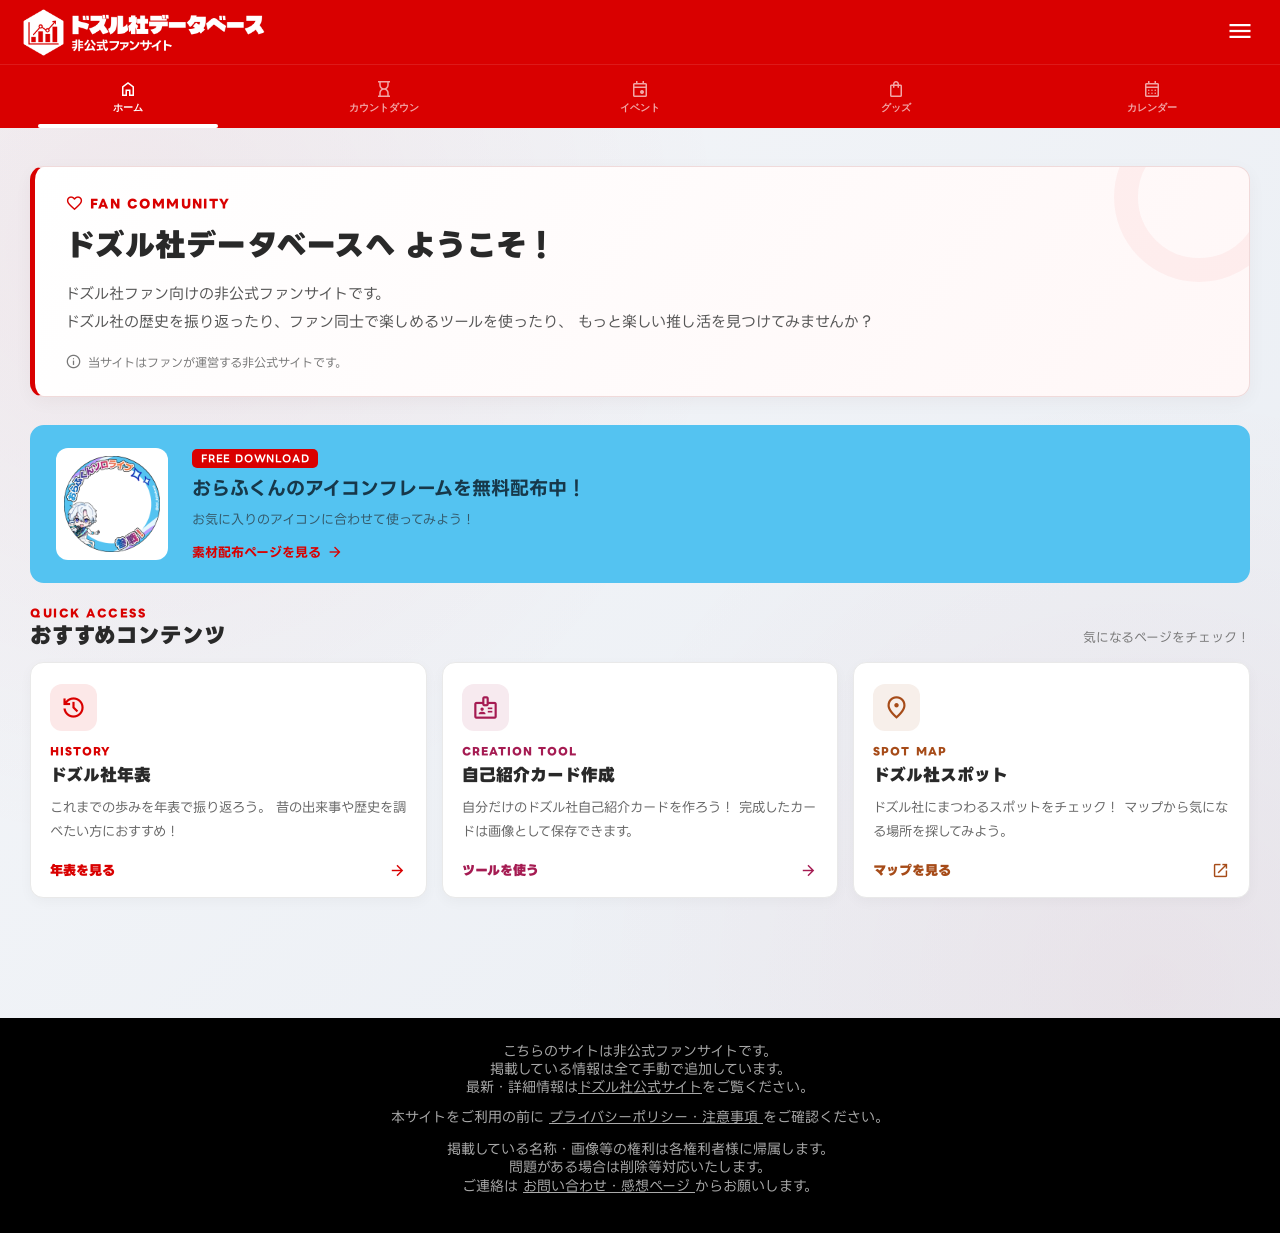
==== commit 7af05b25: "update" ====
--- a/index.html
+++ b/index.html
@@ -209,6 +209,35 @@
 
   </section>
 
+  <!-- おらふくんアイコンフレーム告知 -->
+  <a href="#free-store" class="oraf-frame-banner">
+
+    <div class="oraf-frame-banner-image">
+      <img
+        src="sozai/oraf-kun_live_3.png"
+        alt="おらふくんのアイコンフレーム"
+      >
+    </div>
+
+    <div class="oraf-frame-banner-content">
+      <span class="oraf-frame-banner-label">
+        FREE DOWNLOAD
+      </span>
+
+      <h2>おらふくんのアイコンフレームを無料配布中！</h2>
+
+      <p>
+        お気に入りのアイコンに合わせて使ってみよう！
+      </p>
+
+      <span class="oraf-frame-banner-link">
+        素材配布ページを見る
+        <span class="material-symbols-outlined">arrow_forward</span>
+      </span>
+    </div>
+
+  </a>
+
   <!-- おすすめコンテンツ -->
 
   <section class="home-shortcuts">
@@ -621,7 +650,7 @@
 </div>
 
 <div id="calendar" class="section">
-<h2>情報カレンダー</h2>
+<h2>カレンダー</h2>
 <div id="calendarList">
 
   <div class="no-event-message">
@@ -937,14 +966,6 @@
       <h2>アイコンフレーム合成ツール</h2>
     </div>
 
-    <div class="tool-detail-notice">
-      <span class="material-symbols-outlined">info</span>
-      <p>
-        このツールは非公式なものであり、公式様とは一切関係ございません。<br>
-        画像はブラウザ内で処理され、サーバーには送信されません。
-      </p>
-    </div>
-
     <div class="icon-frame-description">
       <h3>自分だけのアイコンを作ろう！</h3>
       <p>
@@ -952,6 +973,40 @@
         オリジナルのアイコンを作成できます。<br>
         下の手順に沿って画像を調整してみてください！
       </p>
+    </div>
+
+    <!-- おらふくんアイコンフレーム告知 -->
+    <a href="#free-store" class="oraf-frame-banner">
+
+      <div class="oraf-frame-banner-image">
+        <img
+          src="sozai/oraf-kun_live_3.png"
+          alt="おらふくんのアイコンフレーム"
+        >
+      </div>
+
+      <div class="oraf-frame-banner-content">
+        <span class="oraf-frame-banner-label">
+          FREE DOWNLOAD
+        </span>
+
+        <h2>おらふくんのアイコンフレームを無料配布中！</h2>
+
+        <p>
+          お気に入りのアイコンに合わせて使ってみよう！
+        </p>
+
+        <span class="oraf-frame-banner-link">
+          素材配布ページを見る
+          <span class="material-symbols-outlined">arrow_forward</span>
+        </span>
+      </div>
+
+    </a>
+
+    <div class="tool-detail-notice">
+      <span class="material-symbols-outlined">info</span>
+      <p>画像はブラウザ内で処理され、サーバーには送信されません。</p>
     </div>
 
     <div class="icon-frame-workspace">
@@ -1021,7 +1076,7 @@
           </div>
 
           <p>
-            合成したい自分のアイコン画像を選択してください。
+            使用したい自分のアイコン画像を選択してください。
           </p>
 
           <label class="icon-frame-upload-btn">
@@ -1065,6 +1120,15 @@
             <span id="iconFrameSizeValue">100%</span>
           </div>
 
+          <button
+            type="button"
+            class="icon-frame-reset-btn"
+            id="iconFrameSizeReset"
+          >
+            <span class="material-symbols-outlined">restart_alt</span>
+            100%に戻す
+          </button>
+
         </div>
 
 
@@ -1103,19 +1167,31 @@
           </div>
 
           <p>
-            アイコン画像の角を丸くできます。
-            四角い画像を使用する場合は、フレームから角がはみ出さないように調整してください。
+            アイコン画像の角を丸くします。
+            基本的には変更する必要はありません。
           </p>
 
-          <div class="icon-frame-range-row">
-            <input
-              type="range"
-              id="iconBaseRadius"
-              min="0"
-              max="50"
-              value="50"
-            >
-            <span id="iconBaseRadiusValue">50%</span>
+          <div class="icon-frame-radius-options">
+
+            <label>
+              <input
+                type="radio"
+                name="iconBaseRadius"
+                value="100"
+                checked
+              >
+              <span>丸くする</span>
+            </label>
+
+            <label>
+              <input
+                type="radio"
+                name="iconBaseRadius"
+                value="0"
+              >
+              <span>丸くしない</span>
+            </label>
+
           </div>
 
         </div>
@@ -1131,59 +1207,31 @@
 
           <p>
             アイコン画像の外側部分の色を選択できます。
-            任意の設定ですが、Xではアイコン画像をタップした際に外側部分も表示されるため、お好みの色に変更してみてください。
+            アイコンには反映されない部分ですが、お好みの色に変更してみてください。
           </p>
 
           <div class="icon-frame-color-list">
 
-            <button
-              class="icon-frame-color active"
-              style="background:#C80000;"
-              data-color="#C80000"
-              aria-label="赤"
-            ></button>
-
-            <button
-              class="icon-frame-color"
-              style="background:#733C93;"
-              data-color="#733C93"
-              aria-label="紫"
-            ></button>
-
-            <button
-              class="icon-frame-color"
-              style="background:#FCC700;"
-              data-color="#FCC700"
-              aria-label="黄色"
-            ></button>
-
-            <button
-              class="icon-frame-color"
-              style="background:#54C3F1;"
-              data-color="#54C3F1"
-              aria-label="水色"
-            ></button>
-
-            <button
-              class="icon-frame-color"
-              style="background:#EB6D9A;"
-              data-color="#EB6D9A"
-              aria-label="ピンク"
-            ></button>
-
-            <button
-              class="icon-frame-color"
-              style="background:#FFFFFF;"
-              data-color="#FFFFFF"
-              aria-label="白"
-            ></button>
-
-            <button
-              class="icon-frame-color"
-              style="background:#000000;"
-              data-color="#000000"
-              aria-label="黒"
-            ></button>
+            <!-- 白 -->
+            <button class="icon-frame-color active" style="background:#FFFFFF;" data-color="#FFFFFF" aria-label="白"></button>
+
+            <!-- 黒 -->
+            <button class="icon-frame-color" style="background:#000000;" data-color="#000000" aria-label="黒"></button>
+
+            <!-- 赤 -->
+            <button class="icon-frame-color" style="background:#C80000;" data-color="#C80000" aria-label="赤"></button>
+
+            <!-- 紫 -->
+            <button class="icon-frame-color" style="background:#733C93;" data-color="#733C93" aria-label="紫"></button>
+
+            <!-- 黄色 -->
+            <button class="icon-frame-color" style="background:#FCC700;" data-color="#FCC700" aria-label="黄色"></button>
+
+            <!-- 水色 -->
+            <button class="icon-frame-color" style="background:#54C3F1;" data-color="#54C3F1" aria-label="水色"></button>
+
+            <!-- ピンク -->
+            <button class="icon-frame-color" style="background:#EB6D9A;" data-color="#EB6D9A" aria-label="ピンク"></button>
 
           </div>
 
@@ -1199,7 +1247,7 @@
           </div>
 
           <p>
-            完成した画像をPNG形式で保存できます。
+            完成した画像をPNG形式で保存します。
           </p>
 
           <button
@@ -1219,11 +1267,12 @@
 
           <div class="icon-frame-step-heading">
             <span>8</span>
-            <h3>アイコンをXにポスト</h3>
+            <h3>アイコンをXにポスト（任意）</h3>
           </div>
 
           <p>
-            完成したアイコンを使って、ツールを紹介してみましょう！
+            こちらのボタンから、サイトを紹介していただけると嬉しいです！
+            完成した画像を保存してから開き、手動で添付する必要があります。
           </p>
 
           <button
@@ -1393,8 +1442,30 @@
 長年ドズル社を推している方には楽に便利に推せるように、<br>
 という方針でこのサイトを運営しています。
 </p>
-<p><strong>サイトXアカウント：ドズル社データベース (@dzl_database)</strong></p>
-<p><strong>サイト運営者：Yuzz (@yuzz_0926)</strong></p>
+<p>
+  <strong>
+    サイトXアカウント：
+    <a href="https://x.com/dzl_database" target="_blank" rel="noopener noreferrer" style="color: #d90000; font-weight: bold; text-decoration: underline; cursor: pointer;">
+      ドズル社データベース（@dzl_database）
+    </a>
+  </strong>
+</p>
+<p>
+  <strong>
+    サイトYouTubeアカウント：
+    <a href="https://www.youtube.com/@dzl-database" target="_blank" rel="noopener noreferrer" style="color: #d90000; font-weight: bold; text-decoration: underline; cursor: pointer;">
+      ドズル社データベース（@dzl-database）
+    </a>
+  </strong>
+</p>
+<p>
+  <strong>
+    サイト運営者：
+    <a href="https://x.com/yuzz_0926" target="_blank" rel="noopener noreferrer" style="color: #d90000; font-weight: bold; text-decoration: underline; cursor: pointer;">
+      Yuzz（@yuzz_0926）
+    </a>
+  </strong>
+</p>
 </div>
 
 <h2>
@@ -1631,9 +1702,10 @@
 <p>
 <strong>イベント日程や内容は変更・中止になる場合があります。</strong><br>
 最新・詳細情報は
-<a href="https://www.dozle.jp/" target="_blank">
+<a href="https://www.dozle.jp/" target="_blank" rel="noopener noreferrer" style="color: #d90000; font-weight: bold; text-decoration: underline; cursor: pointer;">
 ドズル社公式サイト
-</a>をご覧ください。
+</a>
+をご覧ください。
 </p>
 <p>
 掲載している名称・画像等の権利は各権利者様に帰属します。<br>
--- a/css/style.css
+++ b/css/style.css
@@ -2011,124 +2011,162 @@
 
 /* ===== メニューモーダル ===== */
 
-.menu-modal{
-  position:fixed;
-  inset:0;
-
-  background:rgba(0,0,0,0.45);
-
-  display:flex;
-  justify-content:center;
-  align-items:flex-start;
-
-  padding:80px 16px 20px;
-
-  z-index:9999;
-
-  opacity:0;
-  pointer-events:none;
-
-  transition:0.25s;
-}
-
-.menu-modal.active{
-  opacity:1;
-  pointer-events:auto;
-}
+.menu-modal {
+  position: fixed;
+  inset: 0;
+
+  background: rgba(0,0,0,0.45);
+
+  display: flex;
+  justify-content: center;
+  align-items: center;
+
+  /* 上下左右を均等にする */
+  padding: 20px 16px;
+  box-sizing: border-box;
+
+  z-index: 9999;
+
+  opacity: 0;
+  pointer-events: none;
+
+  transition: 0.25s;
+}
+
+.menu-modal.active {
+  opacity: 1;
+  pointer-events: auto;
+}
+
 
 /* 本体 */
-.menu-modal-box{
-  width:100%;
-  max-width:380px;
-
-  background:white;
-
-  border-radius:18px;
-
-  overflow:hidden;
-
-  transform:translateY(-10px);
-  transition:0.25s;
-}
-
-.menu-modal.active .menu-modal-box{
-  transform:translateY(0);
-}
+.menu-modal-box {
+  width: 100%;
+  max-width: 380px;
+
+  /* 内容に合わせて高さを自動調整 */
+  height: auto;
+  max-height: calc(100dvh - 40px);
+
+  display: flex;
+  flex-direction: column;
+
+  box-sizing: border-box;
+
+  background: white;
+  border-radius: 18px;
+
+  overflow: hidden;
+
+  transform: translateY(-10px);
+  transition: 0.25s;
+}
+
+.menu-modal.active .menu-modal-box {
+  transform: translateY(0);
+}
+
 
 /* 上部 */
-.menu-modal-header{
-  display:flex;
-  justify-content:space-between;
-  align-items:center;
-
-  padding:18px 20px;
-
-  border-bottom:1px solid #eee;
-}
-
-.menu-modal-header h2{
-  margin:0;
-  font-size:18px;
-}
+.menu-modal-header {
+  display: flex;
+  justify-content: space-between;
+  align-items: center;
+
+  flex-shrink: 0;
+
+  padding: 18px 20px;
+
+  border-bottom: 1px solid #eee;
+}
+
+.menu-modal-header h2 {
+  margin: 0;
+  font-size: 18px;
+}
+
 
 /* 閉じる */
-.menu-close{
-  background:none;
-  border:none;
-  cursor:pointer;
-  color:#555;
-}
-
-.menu-close .material-symbols-outlined{
-  font-size:24px;
-}
+.menu-close {
+  background: none;
+  border: none;
+  cursor: pointer;
+  color: #555;
+}
+
+.menu-close .material-symbols-outlined {
+  font-size: 24px;
+}
+
 
 /* メニュー */
-.menu-modal-body{
-  padding:12px;
-}
+.menu-modal-body {
+  flex: 0 1 auto;
+  min-height: 0;
+
+  padding: 12px;
+
+  overflow-y: auto;
+  overscroll-behavior: contain;
+}
+
+/* スクロールバー */
+.menu-modal-body::-webkit-scrollbar {
+  width: 6px;
+}
+
+.menu-modal-body::-webkit-scrollbar-thumb {
+  background: #ccc;
+  border-radius: 10px;
+}
+
+.menu-modal-body::-webkit-scrollbar-track {
+  background: #f5f5f5;
+}
+
 
 /* セクションタイトル */
-.menu-section-title{
-  font-size:11px;
-  font-weight:700;
-  color:#999;
-
-  padding:8px 10px 6px;
-
-  letter-spacing:0.08em;
-  text-transform:uppercase;
-}
+.menu-section-title {
+  font-size: 11px;
+  font-weight: 700;
+  color: #999;
+
+  padding: 8px 10px 6px;
+
+  letter-spacing: 0.08em;
+  text-transform: uppercase;
+}
+
 
 /* ボタン */
-.menu-modal-body button{
-  width:100%;
-
-  display:flex;
-  align-items:center;
-  gap:10px;
-
-  padding:11px 12px;
-
-  border:none;
-  background:white;
-
-  font-size:14px;
-
-  cursor:pointer;
-
-  border-radius:10px;
-
-  transition:0.2s;
-}
-
-.menu-modal-body button:hover{
-  background:#f5f5f5;
-}
-
-.menu-modal-body .material-symbols-outlined{
-  font-size:20px;
-  color:#444;
+.menu-modal-body button {
+  width: 100%;
+
+  display: flex;
+  align-items: center;
+  gap: 10px;
+
+  padding: 11px 12px;
+
+  border: none;
+  background: white;
+
+  font-size: 14px;
+
+  cursor: pointer;
+
+  border-radius: 10px;
+
+  transition: 0.2s;
+}
+
+.menu-modal-body button:hover {
+  background: #f5f5f5;
+}
+
+.menu-modal-body .material-symbols-outlined {
+  font-size: 20px;
+  color: #444;
 }
 
 /* =========================
@@ -5585,8 +5623,8 @@
 /* 固有ページのシンプルなタイトル */
 
 .tool-detail-heading {
-  margin: 10px 0 25px;
-  padding-bottom: 15px;
+  margin: 10px 0;
+  padding-bottom: 10px;
 }
 
 .tool-detail-heading h2 {
@@ -6389,19 +6427,20 @@
 .icon-frame-description {
   margin: 24px 0;
   padding: 20px;
-  background: #fff7f7;
+  background: #fff;
   border-radius: 12px;
-  border-left: 5px solid #c80000;
 }
 
 .icon-frame-description h3 {
-  margin: 0 0 10px;
-  color: #c80000;
+  margin: 0 0 8px;
+  color: #d90000;
+  font-size: 18px;
 }
 
 .icon-frame-description p {
   margin: 0;
-  line-height: 1.8;
+  line-height: 1.6;
+  font-size: 14px;
 }
 
 
@@ -6435,7 +6474,7 @@
 }
 
 .icon-frame-preview-area h3 .material-symbols-outlined {
-  color: #c80000;
+  color: #d90000;
 }
 
 .icon-frame-preview-background {
@@ -6492,7 +6531,7 @@
   width: 28px;
   height: 28px;
   color: #fff;
-  background: #c80000;
+  background: #d90000;
   border-radius: 50%;
   font-weight: bold;
 }
@@ -6519,9 +6558,9 @@
   gap: 8px;
   width: 100%;
   padding: 12px;
-  color: #c80000;
+  color: #d90000;
   background: #fff;
-  border: 1px solid #c80000;
+  border: 1px solid #d90000;
   border-radius: 8px;
   cursor: pointer;
   font-weight: bold;
@@ -6530,7 +6569,7 @@
 
 .icon-frame-upload-btn:hover {
   color: #fff;
-  background: #c80000;
+  background: #d90000;
 }
 
 .icon-frame-upload-btn input {
@@ -6557,13 +6596,13 @@
 .icon-frame-range-row input {
   flex: 1;
   min-width: 0;
-  accent-color: #c80000;
+  accent-color: #d90000;
   cursor: pointer;
 }
 
 .icon-frame-range-row span {
   width: 55px;
-  color: #c80000;
+  color: #d90000;
   font-size: 14px;
   font-weight: bold;
   text-align: right;
@@ -6592,7 +6631,7 @@
 }
 
 .icon-frame-color.active {
-  outline: 3px solid #c80000;
+  outline: 3px solid #d90000;
   outline-offset: 3px;
 }
 
@@ -6617,7 +6656,7 @@
 }
 
 .icon-frame-download-btn {
-  background: #c80000;
+  background: #d90000;
 }
 
 .icon-frame-download-btn:hover {
@@ -6651,4 +6690,471 @@
     max-width: 400px;
   }
 
-}+}
+
+/* ========================================
+   角丸ラジオボタン
+======================================== */
+
+.icon-frame-radius-options {
+  display: flex;
+  flex-wrap: wrap;
+  gap: 12px;
+}
+
+.icon-frame-radius-options label {
+  display: flex;
+  align-items: center;
+  gap: 7px;
+  padding: 10px 16px;
+  border: 1px solid #ddd;
+  border-radius: 8px;
+  cursor: pointer;
+  font-size: 14px;
+  transition: 0.2s;
+}
+
+.icon-frame-radius-options label:has(input:checked) {
+  color: #d90000;
+  background: #fff5f5;
+  border-color: #d90000;
+  font-weight: bold;
+}
+
+.icon-frame-radius-options input {
+  accent-color: #d90000;
+  cursor: pointer;
+}
+
+/* ========================================
+   フレームサイズリセットボタン
+======================================== */
+
+.icon-frame-reset-btn {
+  display: flex;
+  align-items: center;
+  justify-content: center;
+  gap: 6px;
+  margin-top: 12px;
+  padding: 8px 14px;
+  color: #666;
+  background: #f5f5f5;
+  border: 1px solid #ddd;
+  border-radius: 7px;
+  font-size: 13px;
+  cursor: pointer;
+  transition: 0.2s;
+}
+
+.icon-frame-reset-btn:hover {
+  color: #d90000;
+  background: #fff5f5;
+  border-color: #d90000;
+}
+
+
+/* ========================================
+   プレビュー・調整パネルのスクロールレイアウト
+======================================== */
+
+/* 共通 */
+.icon-frame-workspace {
+  display: grid;
+  align-items: stretch;
+}
+
+
+/* ========================================
+   パソコン
+======================================== */
+
+@media (min-width: 769px) {
+
+  /* プレビューと調整パネルの高さを統一 */
+  .icon-frame-workspace {
+    grid-template-columns: minmax(0, 1fr) minmax(0, 1fr);
+    height: clamp(420px, 70vh, 760px);
+    gap: 24px;
+  }
+
+  /* プレビュー */
+  .icon-frame-preview-area {
+    position: static;
+    display: flex;
+    flex-direction: column;
+    min-width: 0;
+    min-height: 0;
+    height: 100%;
+    box-sizing: border-box;
+  }
+
+  /* プレビュー画像の表示領域 */
+  .icon-frame-preview-background {
+    flex: 1;
+    display: flex;
+    align-items: center;
+    justify-content: center;
+    min-height: 0;
+    width: 100%;
+    max-width: none;
+    overflow: hidden;
+    background: #fff;
+  }
+
+  #iconFrameCanvas {
+    display: block;
+    width: auto;
+    height: auto;
+    max-width: 100%;
+    max-height: 100%;
+  }
+
+  /* 調整パネル */
+  .icon-frame-controls {
+    height: 100%;
+    min-height: 0;
+    box-sizing: border-box;
+
+    overflow-y: auto;
+    overscroll-behavior: contain;
+
+    padding: 0 8px 0 0;
+  }
+
+  /* スクロールバー */
+  .icon-frame-controls::-webkit-scrollbar {
+    width: 8px;
+  }
+
+  .icon-frame-controls::-webkit-scrollbar-thumb {
+    background: #ccc;
+    border-radius: 10px;
+  }
+
+  .icon-frame-controls::-webkit-scrollbar-track {
+    background: #f5f5f5;
+    border-radius: 10px;
+  }
+
+}
+
+
+/* ========================================
+   スマートフォン
+======================================== */
+
+@media (max-width: 768px) {
+
+  /* プレビューと調整パネルを上下に配置 */
+  .icon-frame-workspace {
+    display: flex;
+    flex-direction: column;
+    height: 82vh;
+    height: 82dvh;
+    min-height: 0;
+    gap: 12px;
+  }
+
+  /* 上半分：プレビュー */
+  .icon-frame-preview-area {
+    position: static;
+    display: flex;
+    flex-direction: column;
+
+    flex: 1;
+    min-height: 0;
+    width: 100%;
+    box-sizing: border-box;
+
+    padding: 12px;
+  }
+
+  .icon-frame-preview-area h3 {
+    flex-shrink: 0;
+    margin-bottom: 8px;
+    font-size: 15px;
+  }
+
+  /* プレビュー画像 */
+  .icon-frame-preview-background {
+    flex: 1;
+    display: flex;
+    align-items: center;
+    justify-content: center;
+
+    min-height: 0;
+    width: 100%;
+    max-width: none;
+    margin: 0;
+
+    overflow: hidden;
+    background: #fff;
+  }
+
+  #iconFrameCanvas {
+    display: block;
+    width: auto;
+    height: auto;
+    max-width: 100%;
+    max-height: 100%;
+  }
+
+  .icon-frame-preview-caption {
+    flex-shrink: 0;
+    margin: 8px 0 0;
+    font-size: 11px;
+  }
+
+  /* 下半分：調整パネル */
+  .icon-frame-controls {
+    flex: 1;
+    min-height: 0;
+    width: 100%;
+    box-sizing: border-box;
+
+    overflow-y: auto;
+    overscroll-behavior: contain;
+
+    padding: 0 6px 8px 0;
+  }
+
+  /* スクロールバー */
+  .icon-frame-controls::-webkit-scrollbar {
+    width: 5px;
+  }
+
+  .icon-frame-controls::-webkit-scrollbar-thumb {
+    background: #ccc;
+    border-radius: 10px;
+  }
+
+  .icon-frame-controls::-webkit-scrollbar-track {
+    background: #f5f5f5;
+  }
+
+}
+
+/* ========================================
+   プレビュー背景を正方形にする
+======================================== */
+
+/* パソコン */
+@media (min-width: 769px) {
+
+  .icon-frame-preview-background {
+    flex: 0 1 auto;
+
+    width: min(100%, 44vh);
+    aspect-ratio: 1 / 1;
+
+    height: auto;
+    max-height: 100%;
+
+    margin: auto;
+  }
+
+  #iconFrameCanvas {
+    width: 100%;
+    height: 100%;
+    max-width: 100%;
+    max-height: 100%;
+    object-fit: contain;
+  }
+
+}
+
+
+/* スマートフォン */
+@media (max-width: 768px) {
+
+  .icon-frame-preview-background {
+    flex: 0 1 auto;
+
+    width: min(100%, 30dvh);
+    aspect-ratio: 1 / 1;
+
+    height: auto;
+    max-height: 100%;
+
+    margin: auto;
+  }
+
+  #iconFrameCanvas {
+    width: 100%;
+    height: 100%;
+    max-width: 100%;
+    max-height: 100%;
+    object-fit: contain;
+  }
+
+}
+
+/* ========================================
+   おらふくんアイコンフレーム告知カード
+======================================== */
+
+.oraf-frame-banner {
+  display: flex;
+  align-items: center;
+  gap: 24px;
+
+  width: 100%;
+  box-sizing: border-box;
+
+  margin: 24px 0;
+  padding: 20px 24px;
+
+  color: #222;
+  background: #54C3F1;
+
+  border: 2px solid #54C3F1;
+  border-radius: 14px;
+
+  text-decoration: none;
+
+  transition: 0.2s;
+}
+
+/* ホバー */
+.oraf-frame-banner:hover {
+  transform: translateY(-3px);
+  box-shadow: 0 6px 16px rgba(0,0,0,0.12);
+}
+
+
+/* 画像 */
+.oraf-frame-banner-image {
+  display: flex;
+  align-items: center;
+  justify-content: center;
+
+  flex-shrink: 0;
+
+  width: 112px;
+  height: 112px;
+
+  padding: 8px;
+  box-sizing: border-box;
+
+  background: #fff;
+  border-radius: 12px;
+}
+
+.oraf-frame-banner-image img {
+  display: block;
+
+  width: 100%;
+  height: 100%;
+
+  object-fit: contain;
+}
+
+
+/* テキスト */
+.oraf-frame-banner-content {
+  flex: 1;
+  min-width: 0;
+}
+
+.oraf-frame-banner-label {
+  display: inline-block;
+
+  margin-bottom: 6px;
+  padding: 4px 9px;
+
+  color: #fff;
+  background: #D90000;
+
+  border-radius: 5px;
+
+  font-size: 10px;
+  font-weight: bold;
+  letter-spacing: 0.08em;
+}
+
+.oraf-frame-banner-content h2 {
+  margin: 0 0 6px;
+
+  color: #17384A;
+  font-size: 19px;
+  font-weight: bold;
+  line-height: 1.5;
+}
+
+.oraf-frame-banner-content p {
+  margin: 0 0 12px;
+
+  color: #34596A;
+  font-size: 13px;
+  line-height: 1.6;
+}
+
+
+/* リンク部分 */
+.oraf-frame-banner-link {
+  display: inline-flex;
+  align-items: center;
+  gap: 5px;
+
+  color: #D90000;
+  font-size: 13px;
+  font-weight: bold;
+}
+
+.oraf-frame-banner-link .material-symbols-outlined {
+  font-size: 18px;
+}
+
+
+/* ========================================
+   スマートフォン
+======================================== */
+
+@media (max-width: 768px) {
+
+  .oraf-frame-banner {
+    gap: 14px;
+    padding: 14px;
+    border-radius: 12px;
+  }
+
+  .oraf-frame-banner-image {
+    width: 88px;
+    height: 88px;
+    padding: 6px;
+  }
+
+  .oraf-frame-banner-content h2 {
+    font-size: 15px;
+  }
+
+  .oraf-frame-banner-content p {
+    font-size: 11px;
+    margin-bottom: 8px;
+  }
+
+  .oraf-frame-banner-link {
+    font-size: 12px;
+  }
+
+}
+
+
+/* 小さなスマートフォン */
+@media (max-width: 380px) {
+
+  .oraf-frame-banner {
+    gap: 10px;
+    padding: 10px;
+  }
+
+  .oraf-frame-banner-image {
+    width: 72px;
+    height: 72px;
+  }
+
+  .oraf-frame-banner-content h2 {
+    font-size: 13px;
+  }
+
+}
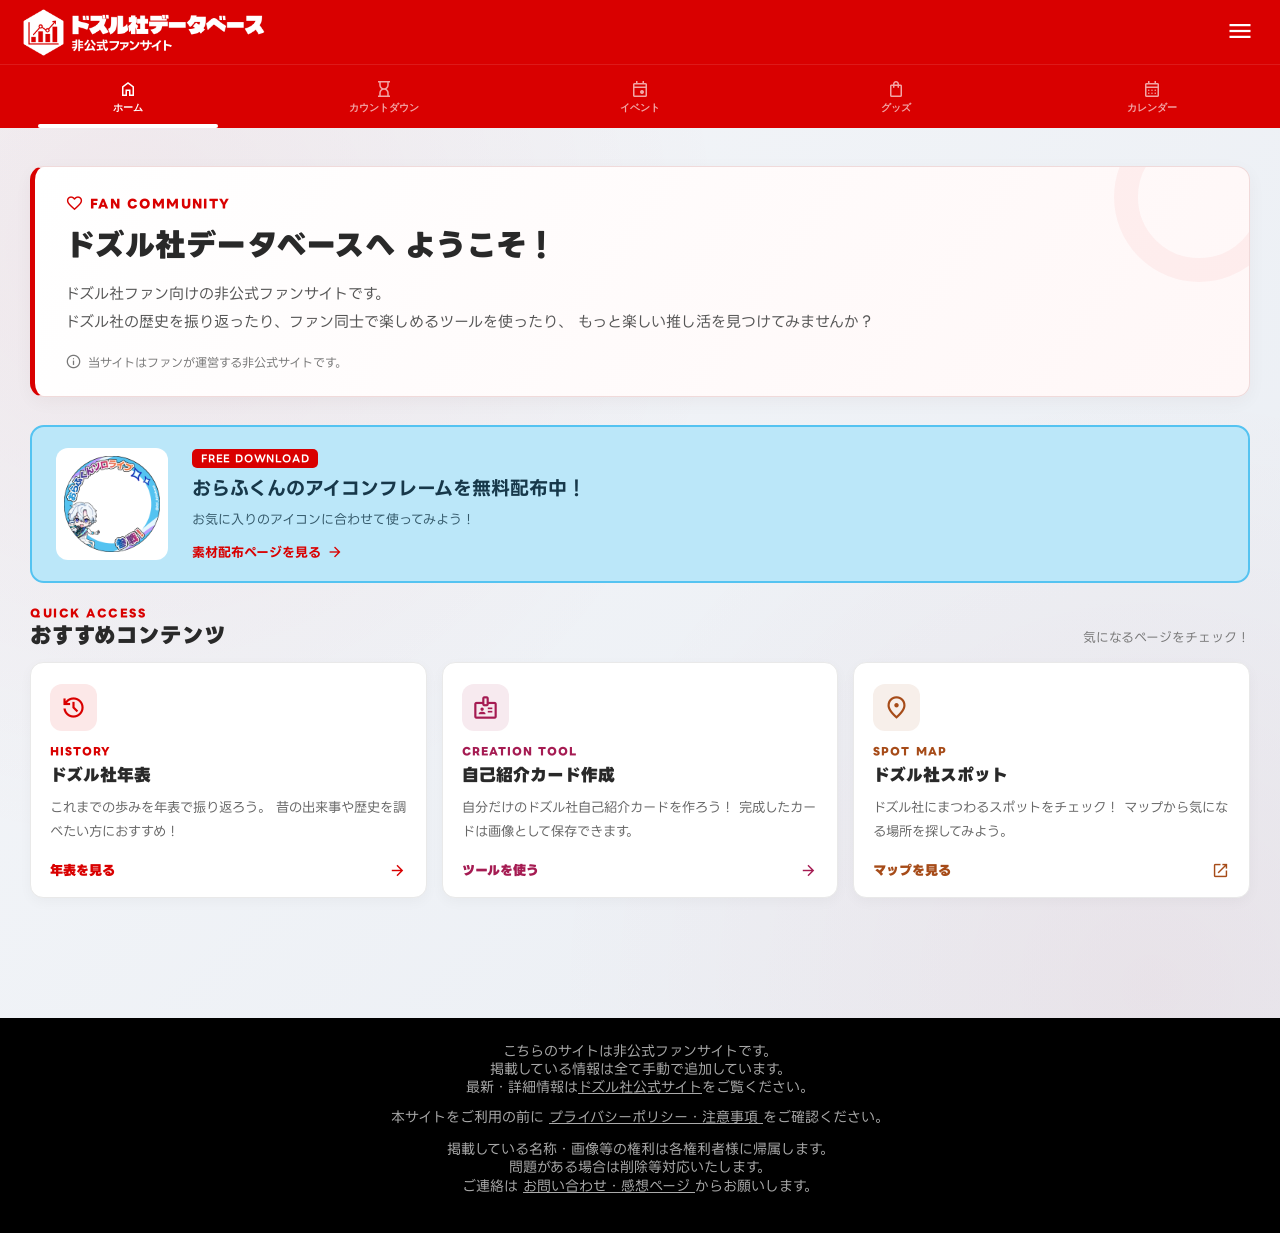
==== commit 202eed70: "update" ====
--- a/index.html
+++ b/index.html
@@ -1429,43 +1429,78 @@
   このサイトについて
 </h2>
 
-<div class="guide-box">
-<p>
-このサイトは、非公式ファンサイトです。
-</p>
-<p>
-イベントやグッズ情報をピックアップしたり、動画や用語をランダム表示したりすることで、<br>
-ドズル社をもっと楽しめることを目的としています。
-</p>
-<p>
-最近ドズル社を知った方にはより深く知ってもらえるように、<br>
-長年ドズル社を推している方には楽に便利に推せるように、<br>
-という方針でこのサイトを運営しています。
-</p>
-<p>
-  <strong>
-    サイトXアカウント：
-    <a href="https://x.com/dzl_database" target="_blank" rel="noopener noreferrer" style="color: #d90000; font-weight: bold; text-decoration: underline; cursor: pointer;">
-      ドズル社データベース（@dzl_database）
-    </a>
-  </strong>
-</p>
-<p>
-  <strong>
-    サイトYouTubeアカウント：
-    <a href="https://www.youtube.com/@dzl-database" target="_blank" rel="noopener noreferrer" style="color: #d90000; font-weight: bold; text-decoration: underline; cursor: pointer;">
-      ドズル社データベース（@dzl-database）
-    </a>
-  </strong>
-</p>
-<p>
-  <strong>
-    サイト運営者：
-    <a href="https://x.com/yuzz_0926" target="_blank" rel="noopener noreferrer" style="color: #d90000; font-weight: bold; text-decoration: underline; cursor: pointer;">
-      Yuzz（@yuzz_0926）
-    </a>
-  </strong>
-</p>
+<div class="site-video-box">
+
+  <p>
+    このサイトは、非公式ファンサイトです。
+  </p>
+
+  <p>
+    イベントやグッズ情報をピックアップしたり、動画や用語をランダム表示したりすることで、
+    ドズル社をもっと楽しめることを目的としています。
+  </p>
+
+  <p>
+    最近ドズル社を知った方にはより深く知ってもらえるように、
+    長年ドズル社を推している方には楽に便利に推せるように、
+    という方針でこのサイトを運営しています。
+  </p>
+
+
+  <!-- サイト紹介動画 -->
+  <div class="site-video-embed">
+
+    <iframe
+      src="https://www.youtube-nocookie.com/embed/RAE1UdlRBJs"
+      title="ドズル社データベース 紹介動画"
+      loading="lazy"
+      allow="accelerometer; autoplay; clipboard-write; encrypted-media; gyroscope; picture-in-picture; web-share"
+      referrerpolicy="strict-origin-when-cross-origin"
+      allowfullscreen>
+    </iframe>
+
+  </div>
+
+
+  <p>
+    <strong>
+      サイトXアカウント：
+      <a
+        href="https://x.com/dzl_database"
+        target="_blank"
+        rel="noopener noreferrer"
+        style="color: #d90000; font-weight: bold; text-decoration: underline; cursor: pointer;">
+        ドズル社データベース（@dzl_database）
+      </a>
+    </strong>
+  </p>
+
+  <p>
+    <strong>
+      サイトYouTubeアカウント：
+      <a
+        href="https://www.youtube.com/@dzl-database"
+        target="_blank"
+        rel="noopener noreferrer"
+        style="color: #d90000; font-weight: bold; text-decoration: underline; cursor: pointer;">
+        ドズル社データベース（@dzl-database）
+      </a>
+    </strong>
+  </p>
+
+  <p>
+    <strong>
+      サイト運営者：
+      <a
+        href="https://x.com/yuzz_0926"
+        target="_blank"
+        rel="noopener noreferrer"
+        style="color: #d90000; font-weight: bold; text-decoration: underline; cursor: pointer;">
+        Yuzz（@yuzz_0926）
+      </a>
+    </strong>
+  </p>
+
 </div>
 
 <h2>
--- a/css/style.css
+++ b/css/style.css
@@ -6736,20 +6736,25 @@
   justify-content: center;
   gap: 6px;
   margin-top: 12px;
-  padding: 8px 14px;
+  padding: 5px 9px;
   color: #666;
   background: #f5f5f5;
   border: 1px solid #ddd;
-  border-radius: 7px;
-  font-size: 13px;
+  border-radius: 999px;
+  font-size: 12px;
   cursor: pointer;
   transition: 0.2s;
+  font-family: 'LINE Seed JP';
 }
 
 .icon-frame-reset-btn:hover {
   color: #d90000;
   background: #fff5f5;
   border-color: #d90000;
+}
+
+.icon-frame-reset-btn .material-symbols-outlined {
+  font-size: 20px;
 }
 
 
@@ -7005,7 +7010,7 @@
   padding: 20px 24px;
 
   color: #222;
-  background: #54C3F1;
+  background: #BBE7F9;
 
   border: 2px solid #54C3F1;
   border-radius: 14px;
@@ -7158,3 +7163,86 @@
   }
 
 }
+
+/* ========================================
+   サイト紹介カード
+======================================== */
+
+.site-video-box {
+  padding: 28px;
+  background: #fff;
+  border-radius: 14px;
+}
+
+
+/* 文章 */
+.site-video-box p {
+  margin: 0 0 20px;
+
+  color: #444;
+
+  font-size: 15px;
+  line-height: 2;
+
+  overflow-wrap: anywhere;
+}
+
+/* 最後の文章 */
+.site-video-box p:last-child {
+  margin-bottom: 0;
+}
+
+
+/* ========================================
+   YouTube紹介動画
+======================================== */
+
+.site-video-embed {
+  width: 100%;
+  max-width: 720px;
+
+  aspect-ratio: 16 / 9;
+
+  margin: 28px auto;
+
+  overflow: hidden;
+
+  background: #000;
+  border-radius: 12px;
+
+  box-shadow: 0 4px 14px rgba(0,0,0,0.10);
+}
+
+.site-video-embed iframe {
+  display: block;
+
+  width: 100%;
+  height: 100%;
+
+  border: none;
+}
+
+
+/* ========================================
+   スマートフォン
+======================================== */
+
+@media (max-width: 768px) {
+
+  .site-video-box {
+    padding: 20px 16px;
+    border-radius: 12px;
+  }
+
+  .site-video-box p {
+    font-size: 14px;
+    line-height: 1.9;
+    margin-bottom: 18px;
+  }
+
+  .site-video-embed {
+    margin: 22px auto;
+    border-radius: 9px;
+  }
+
+}
